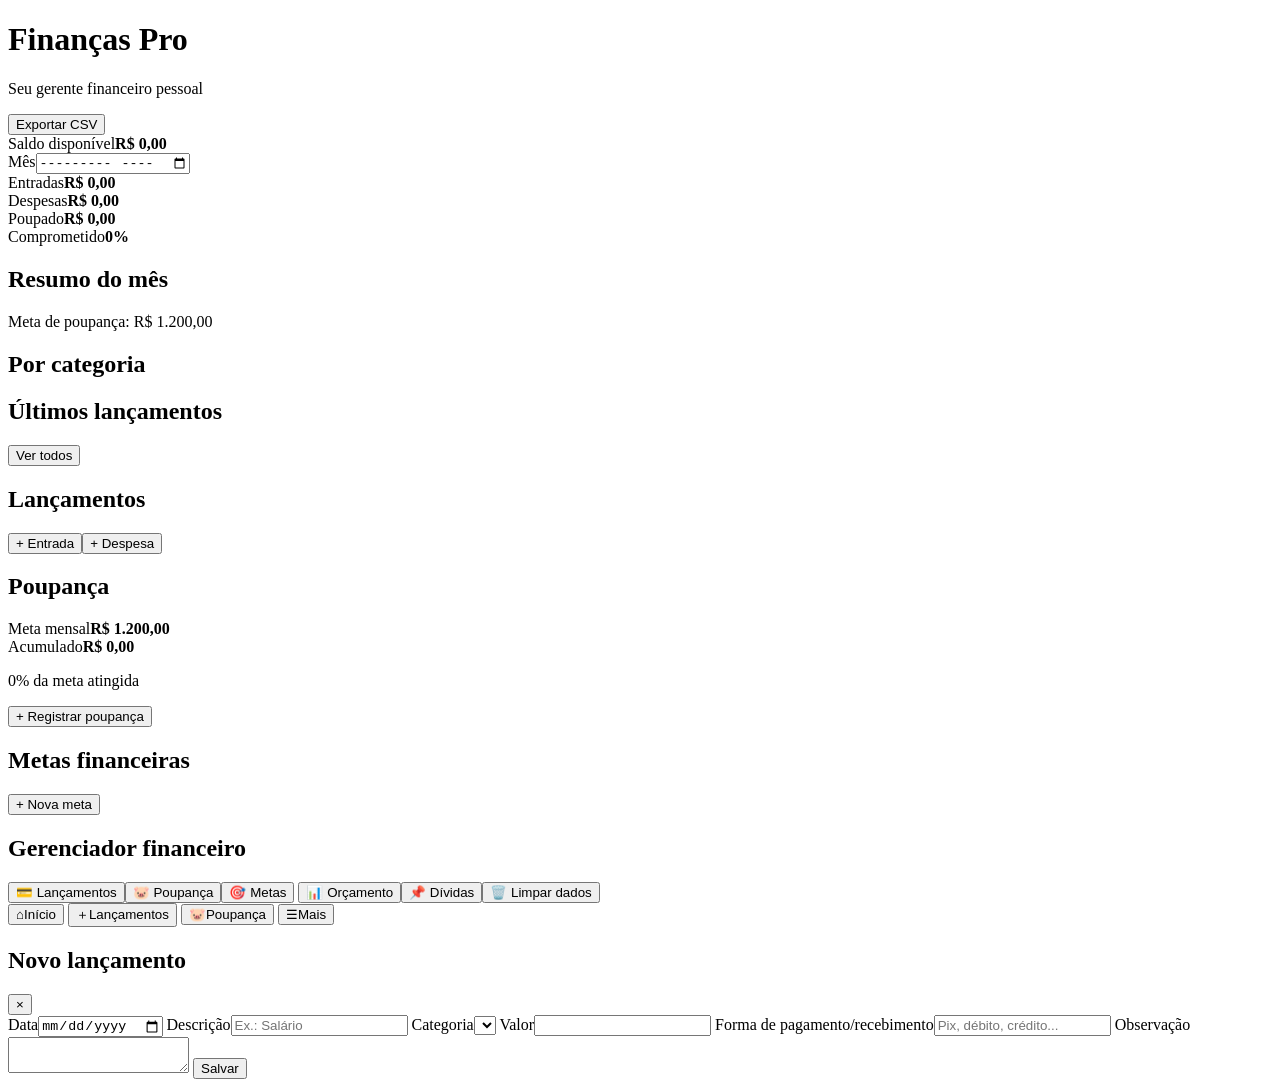
==== index.html @ 442d9c42 "Add files via upload" ====
<!doctype html>
<html lang="pt-BR">
<head>
<meta charset="utf-8">
<meta name="viewport" content="width=device-width,initial-scale=1">
<meta name="theme-color" content="#111827">
<title>Finanças Pro</title>
<link rel="stylesheet" href="styles.css">
</head>
<body>
<div class="app">
<header>
  <div><h1>Finanças Pro</h1><p>Seu gerente financeiro pessoal</p></div>
  <button id="exportBtn" class="ghost">Exportar CSV</button>
</header>
<main>
<section id="dashboard" class="page active">
  <div class="hero">
    <div><span>Saldo disponível</span><strong id="saldo">R$ 0,00</strong></div>
    <div><label>Mês</label><input id="monthFilter" type="month"></div>
  </div>
  <div class="cards">
    <article><span>Entradas</span><b id="entradas">R$ 0,00</b></article>
    <article><span>Despesas</span><b id="despesas">R$ 0,00</b></article>
    <article><span>Poupado</span><b id="poupado">R$ 0,00</b></article>
    <article><span>Comprometido</span><b id="comprometido">0%</b></article>
  </div>
  <div class="grid">
    <div class="panel"><h2>Resumo do mês</h2><div class="bar"><i id="saveBar"></i></div><p id="saveText">Meta de poupança: R$ 1.200,00</p><div id="insight" class="insight"></div></div>
    <div class="panel"><h2>Por categoria</h2><div id="categories"></div></div>
  </div>
  <div class="panel"><div class="panel-head"><h2>Últimos lançamentos</h2><button class="primary" data-page="lancamentos">Ver todos</button></div><div id="recent" class="list"></div></div>
</section>

<section id="lancamentos" class="page">
  <div class="panel"><div class="panel-head"><h2>Lançamentos</h2><div><button class="primary" id="newEntry">+ Entrada</button><button class="danger" id="newExpense">+ Despesa</button></div></div><div id="allList" class="list"></div></div>
</section>

<section id="poupanca" class="page">
  <div class="panel"><h2>Poupança</h2>
    <div class="goal"><div><span>Meta mensal</span><strong id="goalValue">R$ 1.200,00</strong></div><div><span>Acumulado</span><strong id="savingTotal">R$ 0,00</strong></div></div>
    <div class="bar big"><i id="goalBar"></i></div><p id="goalPercent">0% da meta atingida</p>
    <button class="primary" id="addSaving">+ Registrar poupança</button>
  </div>
</section>

<section id="metas" class="page">
  <div class="panel"><div class="panel-head"><h2>Metas financeiras</h2><button class="primary" id="addGoal">+ Nova meta</button></div><div id="goals" class="goal-list"></div></div>
</section>

<section id="mais" class="page">
  <div class="panel"><h2>Gerenciador financeiro</h2>
    <div class="menu-grid">
      <button data-page="lancamentos">💳 Lançamentos</button><button data-page="poupanca">🐷 Poupança</button><button data-page="metas">🎯 Metas</button>
      <button id="budgetBtn">📊 Orçamento</button><button id="debtBtn">📌 Dívidas</button><button id="clearBtn">🗑️ Limpar dados</button>
    </div>
  </div>
</section>
</main>

<nav>
<button data-page="dashboard" class="selected">⌂<span>Início</span></button>
<button data-page="lancamentos">＋<span>Lançamentos</span></button>
<button data-page="poupanca">🐷<span>Poupança</span></button>
<button data-page="mais">☰<span>Mais</span></button>
</nav>
</div>

<div id="modal" class="modal hidden"><div class="modal-box">
<div class="panel-head"><h2 id="modalTitle">Novo lançamento</h2><button id="closeModal">×</button></div>
<form id="form">
<input type="hidden" id="type">
<label>Data<input required type="date" id="date"></label>
<label>Descrição<input required id="desc" placeholder="Ex.: Salário"></label>
<label>Categoria<select id="category"></select></label>
<label>Valor<input required type="number" min="0.01" step="0.01" id="amount"></label>
<label>Forma de pagamento/recebimento<input id="method" placeholder="Pix, débito, crédito..."></label>
<label>Observação<textarea id="note"></textarea></label>
<button class="primary full">Salvar</button>
</form>
</div></div>
<script src="app.js"></script>
</body>
</html>
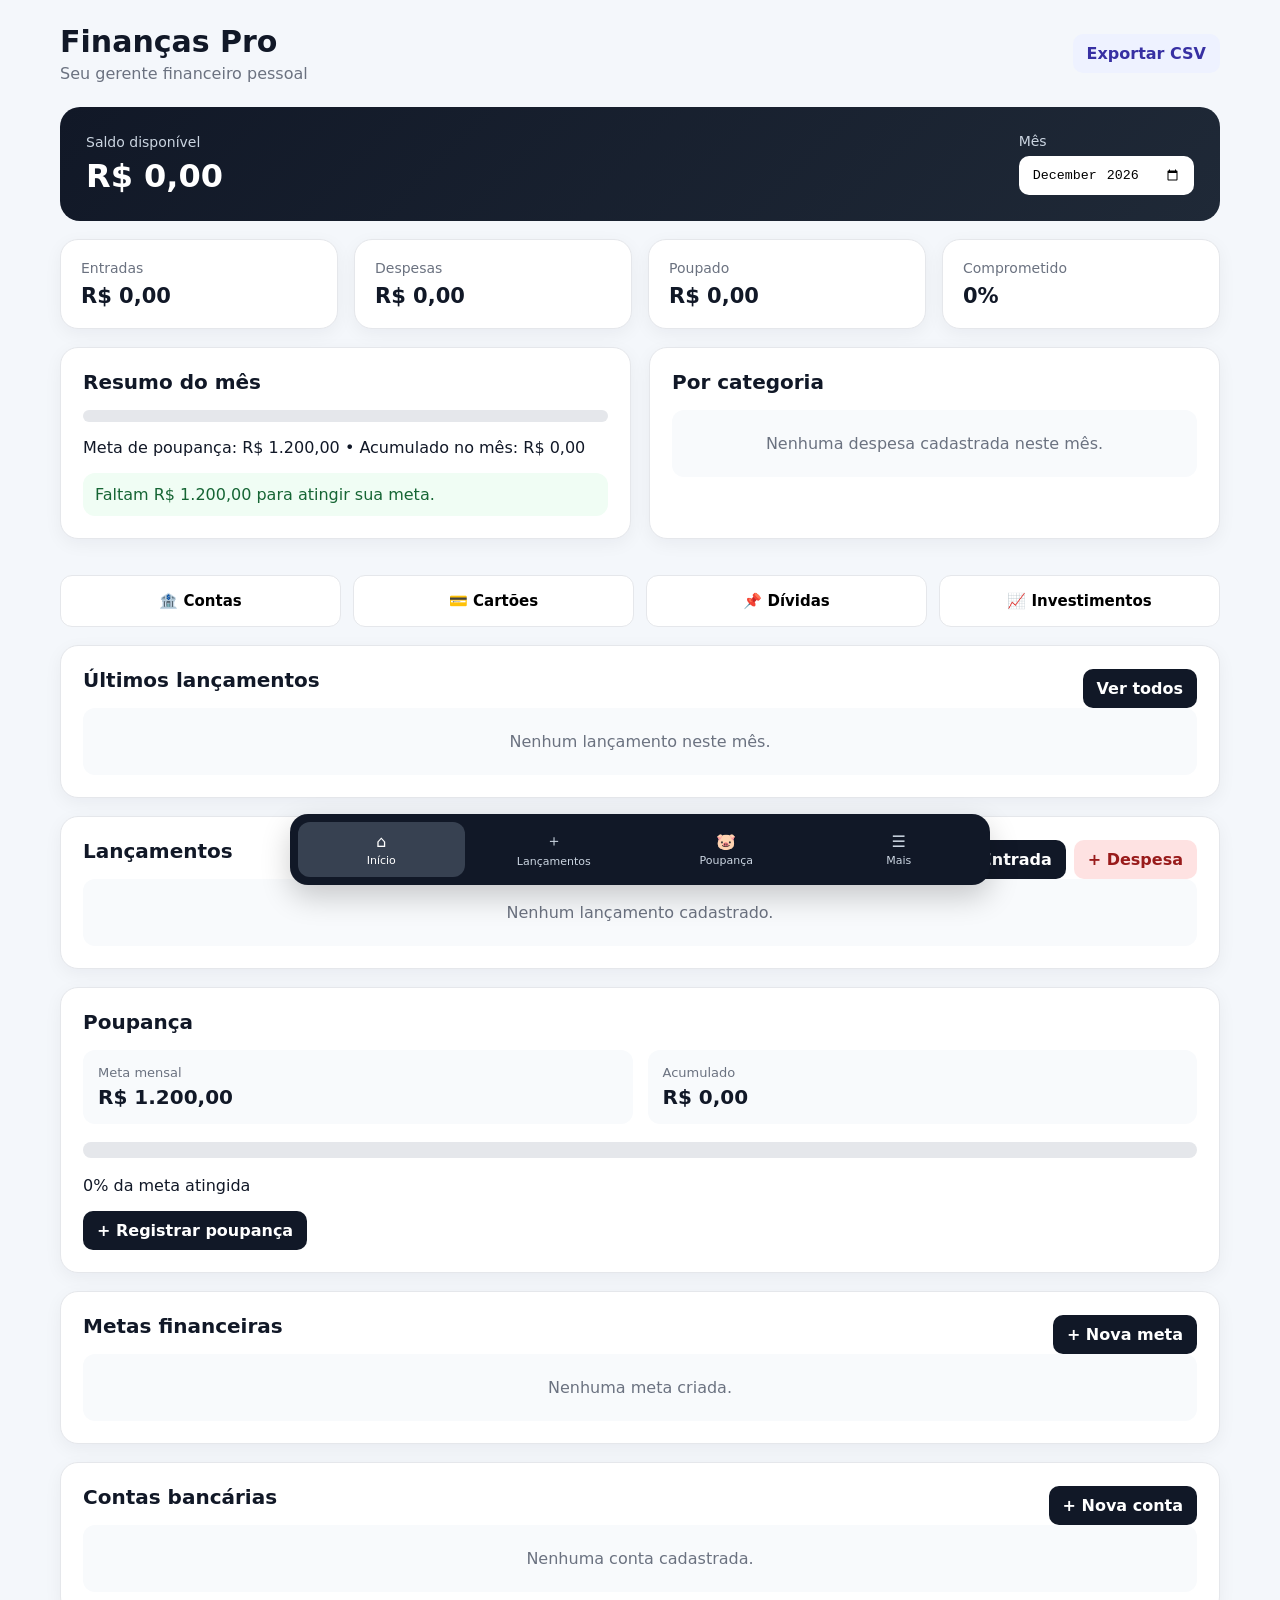
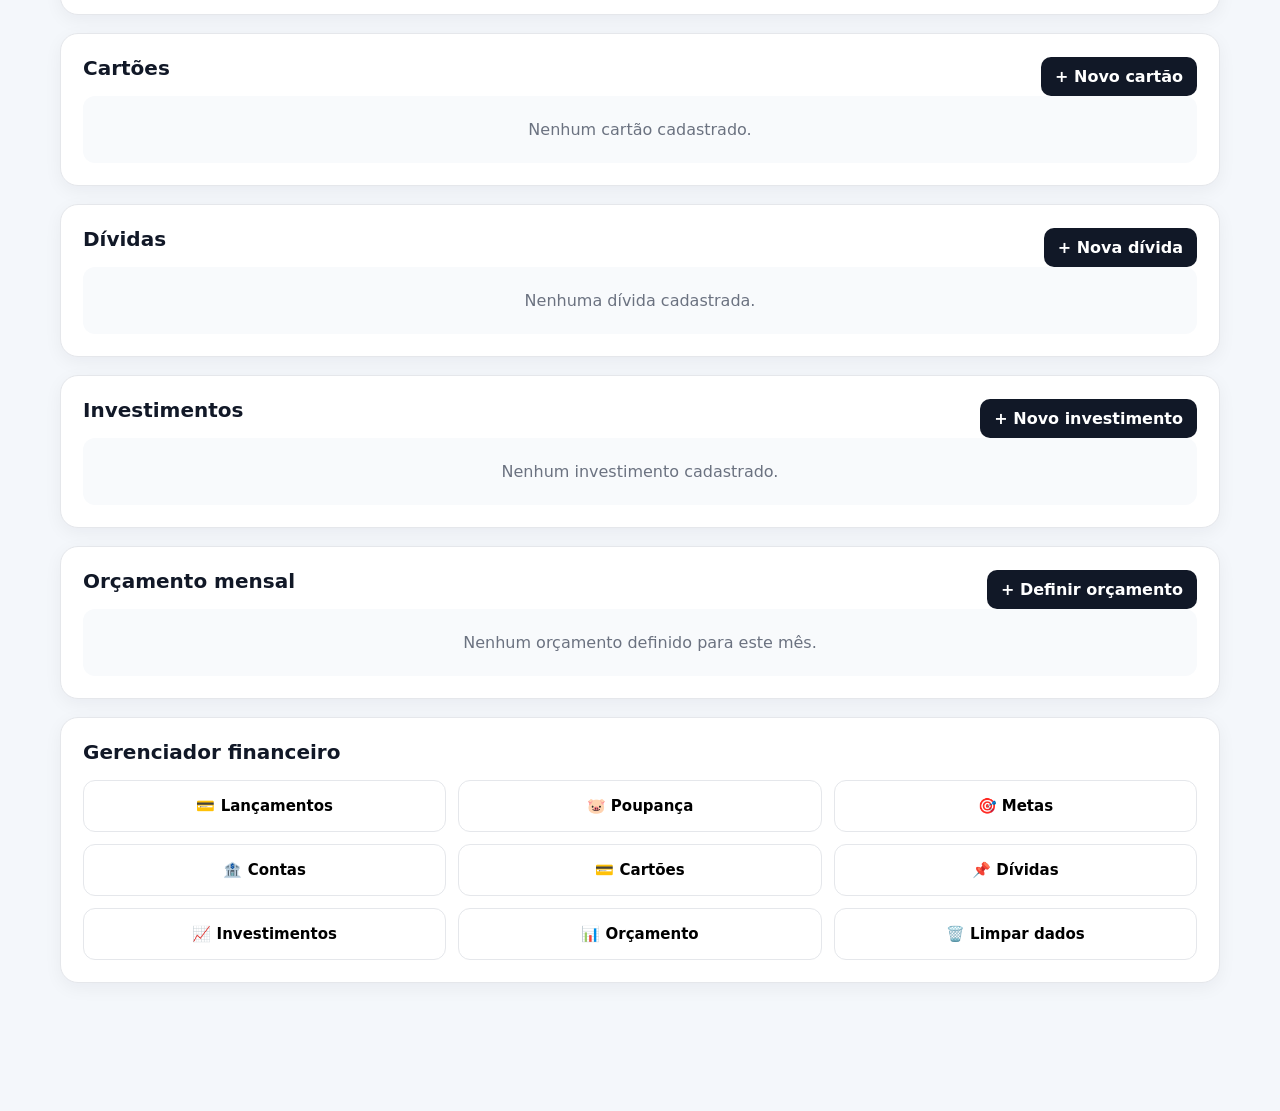
==== commit c4bd2a66: "Add files via upload" ====
--- a/index.html
+++ b/index.html
@@ -9,76 +9,33 @@
 </head>
 <body>
 <div class="app">
-<header>
-  <div><h1>Finanças Pro</h1><p>Seu gerente financeiro pessoal</p></div>
-  <button id="exportBtn" class="ghost">Exportar CSV</button>
-</header>
+<header><div><h1>Finanças Pro</h1><p>Seu gerente financeiro pessoal</p></div><button id="exportBtn" class="ghost">Exportar CSV</button></header>
 <main>
 <section id="dashboard" class="page active">
-  <div class="hero">
-    <div><span>Saldo disponível</span><strong id="saldo">R$ 0,00</strong></div>
-    <div><label>Mês</label><input id="monthFilter" type="month"></div>
-  </div>
-  <div class="cards">
-    <article><span>Entradas</span><b id="entradas">R$ 0,00</b></article>
-    <article><span>Despesas</span><b id="despesas">R$ 0,00</b></article>
-    <article><span>Poupado</span><b id="poupado">R$ 0,00</b></article>
-    <article><span>Comprometido</span><b id="comprometido">0%</b></article>
-  </div>
-  <div class="grid">
-    <div class="panel"><h2>Resumo do mês</h2><div class="bar"><i id="saveBar"></i></div><p id="saveText">Meta de poupança: R$ 1.200,00</p><div id="insight" class="insight"></div></div>
-    <div class="panel"><h2>Por categoria</h2><div id="categories"></div></div>
-  </div>
-  <div class="panel"><div class="panel-head"><h2>Últimos lançamentos</h2><button class="primary" data-page="lancamentos">Ver todos</button></div><div id="recent" class="list"></div></div>
+<div class="hero"><div><span>Saldo disponível</span><strong id="saldo">R$ 0,00</strong></div><div><label>Mês</label><input id="monthFilter" type="month"></div></div>
+<div class="cards"><article><span>Entradas</span><b id="entradas">R$ 0,00</b></article><article><span>Despesas</span><b id="despesas">R$ 0,00</b></article><article><span>Poupado</span><b id="poupado">R$ 0,00</b></article><article><span>Comprometido</span><b id="comprometido">0%</b></article></div>
+<div class="grid"><div class="panel"><h2>Resumo do mês</h2><div class="bar"><i id="saveBar"></i></div><p id="saveText">Meta de poupança: R$ 1.200,00</p><div id="insight" class="insight"></div></div><div class="panel"><h2>Por categoria</h2><div id="categories"></div></div></div>
+<div class="quick-grid"><button data-page="contas">🏦 Contas</button><button data-page="cartoes">💳 Cartões</button><button data-page="dividas">📌 Dívidas</button><button data-page="investimentos">📈 Investimentos</button></div>
+<div class="panel"><div class="panel-head"><h2>Últimos lançamentos</h2><button class="primary" data-page="lancamentos">Ver todos</button></div><div id="recent" class="list"></div></div>
 </section>
 
-<section id="lancamentos" class="page">
-  <div class="panel"><div class="panel-head"><h2>Lançamentos</h2><div><button class="primary" id="newEntry">+ Entrada</button><button class="danger" id="newExpense">+ Despesa</button></div></div><div id="allList" class="list"></div></div>
-</section>
+<section id="lancamentos" class="page"><div class="panel"><div class="panel-head"><h2>Lançamentos</h2><div><button class="primary" id="newEntry">+ Entrada</button><button class="danger" id="newExpense">+ Despesa</button></div></div><div id="allList" class="list"></div></div></section>
 
-<section id="poupanca" class="page">
-  <div class="panel"><h2>Poupança</h2>
-    <div class="goal"><div><span>Meta mensal</span><strong id="goalValue">R$ 1.200,00</strong></div><div><span>Acumulado</span><strong id="savingTotal">R$ 0,00</strong></div></div>
-    <div class="bar big"><i id="goalBar"></i></div><p id="goalPercent">0% da meta atingida</p>
-    <button class="primary" id="addSaving">+ Registrar poupança</button>
-  </div>
-</section>
+<section id="poupanca" class="page"><div class="panel"><h2>Poupança</h2><div class="goal"><div><span>Meta mensal</span><strong>R$ 1.200,00</strong></div><div><span>Acumulado</span><strong id="savingTotal">R$ 0,00</strong></div></div><div class="bar big"><i id="goalBar"></i></div><p id="goalPercent">0% da meta atingida</p><button class="primary" id="addSaving">+ Registrar poupança</button></div></section>
 
-<section id="metas" class="page">
-  <div class="panel"><div class="panel-head"><h2>Metas financeiras</h2><button class="primary" id="addGoal">+ Nova meta</button></div><div id="goals" class="goal-list"></div></div>
-</section>
+<section id="metas" class="page"><div class="panel"><div class="panel-head"><h2>Metas financeiras</h2><button class="primary" id="addGoal">+ Nova meta</button></div><div id="goals" class="goal-list"></div></div></section>
+<section id="contas" class="page"><div class="panel"><div class="panel-head"><h2>Contas bancárias</h2><button class="primary" id="addAccount">+ Nova conta</button></div><div id="accounts" class="entity-list"></div></div></section>
+<section id="cartoes" class="page"><div class="panel"><div class="panel-head"><h2>Cartões</h2><button class="primary" id="addCard">+ Novo cartão</button></div><div id="cardsList" class="entity-list"></div></div></section>
+<section id="dividas" class="page"><div class="panel"><div class="panel-head"><h2>Dívidas</h2><button class="primary" id="addDebt">+ Nova dívida</button></div><div id="debtsList" class="entity-list"></div></div></section>
+<section id="investimentos" class="page"><div class="panel"><div class="panel-head"><h2>Investimentos</h2><button class="primary" id="addInvestment">+ Novo investimento</button></div><div id="investmentsList" class="entity-list"></div></div></section>
+<section id="orcamento" class="page"><div class="panel"><div class="panel-head"><h2>Orçamento mensal</h2><button class="primary" id="setBudget">+ Definir orçamento</button></div><div id="budgetList" class="entity-list"></div></div></section>
 
-<section id="mais" class="page">
-  <div class="panel"><h2>Gerenciador financeiro</h2>
-    <div class="menu-grid">
-      <button data-page="lancamentos">💳 Lançamentos</button><button data-page="poupanca">🐷 Poupança</button><button data-page="metas">🎯 Metas</button>
-      <button id="budgetBtn">📊 Orçamento</button><button id="debtBtn">📌 Dívidas</button><button id="clearBtn">🗑️ Limpar dados</button>
-    </div>
-  </div>
-</section>
+<section id="mais" class="page"><div class="panel"><h2>Gerenciador financeiro</h2><div class="menu-grid"><button data-page="lancamentos">💳 Lançamentos</button><button data-page="poupanca">🐷 Poupança</button><button data-page="metas">🎯 Metas</button><button data-page="contas">🏦 Contas</button><button data-page="cartoes">💳 Cartões</button><button data-page="dividas">📌 Dívidas</button><button data-page="investimentos">📈 Investimentos</button><button data-page="orcamento">📊 Orçamento</button><button id="clearBtn">🗑️ Limpar dados</button></div></div></section>
 </main>
-
-<nav>
-<button data-page="dashboard" class="selected">⌂<span>Início</span></button>
-<button data-page="lancamentos">＋<span>Lançamentos</span></button>
-<button data-page="poupanca">🐷<span>Poupança</span></button>
-<button data-page="mais">☰<span>Mais</span></button>
-</nav>
+<nav><button data-page="dashboard" class="selected">⌂<span>Início</span></button><button data-page="lancamentos">＋<span>Lançamentos</span></button><button data-page="poupanca">🐷<span>Poupança</span></button><button data-page="mais">☰<span>Mais</span></button></nav>
 </div>
 
-<div id="modal" class="modal hidden"><div class="modal-box">
-<div class="panel-head"><h2 id="modalTitle">Novo lançamento</h2><button id="closeModal">×</button></div>
-<form id="form">
-<input type="hidden" id="type">
-<label>Data<input required type="date" id="date"></label>
-<label>Descrição<input required id="desc" placeholder="Ex.: Salário"></label>
-<label>Categoria<select id="category"></select></label>
-<label>Valor<input required type="number" min="0.01" step="0.01" id="amount"></label>
-<label>Forma de pagamento/recebimento<input id="method" placeholder="Pix, débito, crédito..."></label>
-<label>Observação<textarea id="note"></textarea></label>
-<button class="primary full">Salvar</button>
-</form>
-</div></div>
+<div id="modal" class="modal hidden"><div class="modal-box"><div class="panel-head"><h2 id="modalTitle">Novo registro</h2><button id="closeModal">×</button></div><form id="form"><input type="hidden" id="formKind"><input type="hidden" id="type"><div id="dynamicFields"></div><button class="primary full">Salvar</button></form></div></div>
 <script src="app.js"></script>
 </body>
 </html>
--- a/styles.css
+++ b/styles.css
@@ -0,0 +1 @@
+*{box-sizing:border-box}html,body{margin:0;padding:0;font-family:Inter,system-ui,-apple-system,BlinkMacSystemFont,"Segoe UI",Arial,sans-serif;background:#f4f7fb;color:#111827}body{min-height:100vh}.app{max-width:1200px;margin:0 auto;padding:24px 20px 110px}header{display:flex;justify-content:space-between;align-items:center;gap:20px;margin-bottom:24px}header h1{margin:0;font-size:30px}header p{margin:5px 0 0;color:#6b7280}.hero{display:flex;justify-content:space-between;align-items:center;gap:20px;padding:26px;border-radius:20px;background:linear-gradient(135deg,#111827,#1f2937);color:#fff}.hero span,.hero label{display:block;color:#cbd5e1;font-size:14px;margin-bottom:7px}.hero strong{font-size:32px}.hero input{padding:11px 13px;border:0;border-radius:10px}.cards{display:grid;grid-template-columns:repeat(4,1fr);gap:16px;margin:18px 0}.cards article,.panel{background:#fff;border:1px solid #e5e7eb;border-radius:18px;box-shadow:0 5px 18px rgba(15,23,42,.05)}.cards article{padding:20px}.cards span{display:block;color:#6b7280;font-size:14px;margin-bottom:8px}.cards b{font-size:21px}.grid{display:grid;grid-template-columns:1fr 1fr;gap:18px;margin-bottom:18px}.panel{padding:22px;margin-bottom:18px}.panel h2{margin:0 0 16px;font-size:20px}.panel-head{display:flex;align-items:center;justify-content:space-between;gap:12px}.bar{height:12px;background:#e5e7eb;border-radius:999px;overflow:hidden}.bar i{display:block;height:100%;width:0;background:#10b981;border-radius:999px}.bar.big{height:16px;margin:18px 0}.bar.mini{height:7px;margin-top:8px}.list,.entity-list{display:flex;flex-direction:column;gap:10px}.item,.entity{display:flex;justify-content:space-between;align-items:center;gap:14px;padding:14px;border:1px solid #e5e7eb;border-radius:12px}.item small,.entity small,.goal-card small{display:block;color:#6b7280;margin-top:4px}.entrada{color:#059669;font-weight:700}.despesa{color:#dc2626;font-weight:700}.empty{padding:24px;text-align:center;color:#6b7280;background:#f8fafc;border-radius:12px}.category-row{margin:12px 0}.category-row>div{display:flex;justify-content:space-between;margin-bottom:6px;font-size:14px}.category-track{height:9px;background:#e5e7eb;border-radius:999px;overflow:hidden}.category-track i{display:block;height:100%;background:#6366f1}.insight{margin-top:12px;padding:12px;border-radius:12px;background:#f0fdf4;color:#166534}.goal{display:grid;grid-template-columns:1fr 1fr;gap:15px}.goal>div{padding:15px;background:#f8fafc;border-radius:12px}.goal span{display:block;color:#6b7280;font-size:13px;margin-bottom:5px}.goal strong{font-size:20px}.goal-list{display:grid;gap:12px}.goal-card{border:1px solid #e5e7eb;padding:16px;border-radius:12px}.quick-grid{display:grid;grid-template-columns:repeat(4,1fr);gap:12px;margin:0 0 18px}.quick-grid button,.menu-grid button{padding:16px;border:1px solid #e5e7eb;background:#fff;border-radius:12px;cursor:pointer;font-size:15px;font-weight:700}.menu-grid{display:grid;grid-template-columns:repeat(3,1fr);gap:12px}button{font:inherit;cursor:pointer}.primary,.danger,.ghost{border:0;border-radius:10px;padding:10px 14px;font-weight:700}.primary{background:#111827;color:#fff}.danger{background:#fee2e2;color:#991b1b;margin-left:8px}.ghost{background:#eef2ff;color:#3730a3}.iconbtn{border:0;background:transparent;padding:3px}.full{width:100%;margin-top:8px}.modal{position:fixed;inset:0;background:rgba(15,23,42,.55);display:flex;align-items:center;justify-content:center;padding:20px;z-index:20}.modal.hidden{display:none}.modal-box{background:#fff;width:min(520px,100%);max-height:90vh;overflow:auto;border-radius:18px;padding:22px}.modal-box form{display:grid;gap:13px}.modal-box label{display:grid;gap:6px;font-size:14px;font-weight:600}.modal-box input,.modal-box select,.modal-box textarea{width:100%;padding:11px;border:1px solid #d1d5db;border-radius:10px;font:inherit}.modal-box textarea{min-height:80px;resize:vertical}nav{position:fixed;left:50%;bottom:15px;transform:translateX(-50%);width:min(700px,calc(100% - 30px));background:#111827;border-radius:18px;padding:8px;display:grid;grid-template-columns:repeat(4,1fr);gap:6px;box-shadow:0 12px 30px rgba(0,0,0,.2);z-index:10}nav button{border:0;background:transparent;color:#cbd5e1;padding:9px 5px;border-radius:12px}nav button span{display:block;font-size:11px;margin-top:3px}nav button.selected{background:#374151;color:#fff}@media(max-width:800px){.cards{grid-template-columns:repeat(2,1fr)}.grid{grid-template-columns:1fr}.quick-grid{grid-template-columns:repeat(2,1fr)}.menu-grid{grid-template-columns:1fr 1fr}.hero{align-items:flex-start;flex-direction:column}}@media(max-width:520px){.app{padding:15px 12px 105px}.cards{gap:10px}.cards article{padding:14px}.cards b{font-size:17px}.hero strong{font-size:27px}.panel{padding:16px}.quick-grid{grid-template-columns:1fr 1fr}.menu-grid{grid-template-columns:1fr}.item,.entity{align-items:flex-start}.goal{grid-template-columns:1fr}.panel-head{align-items:flex-start;flex-direction:column}}
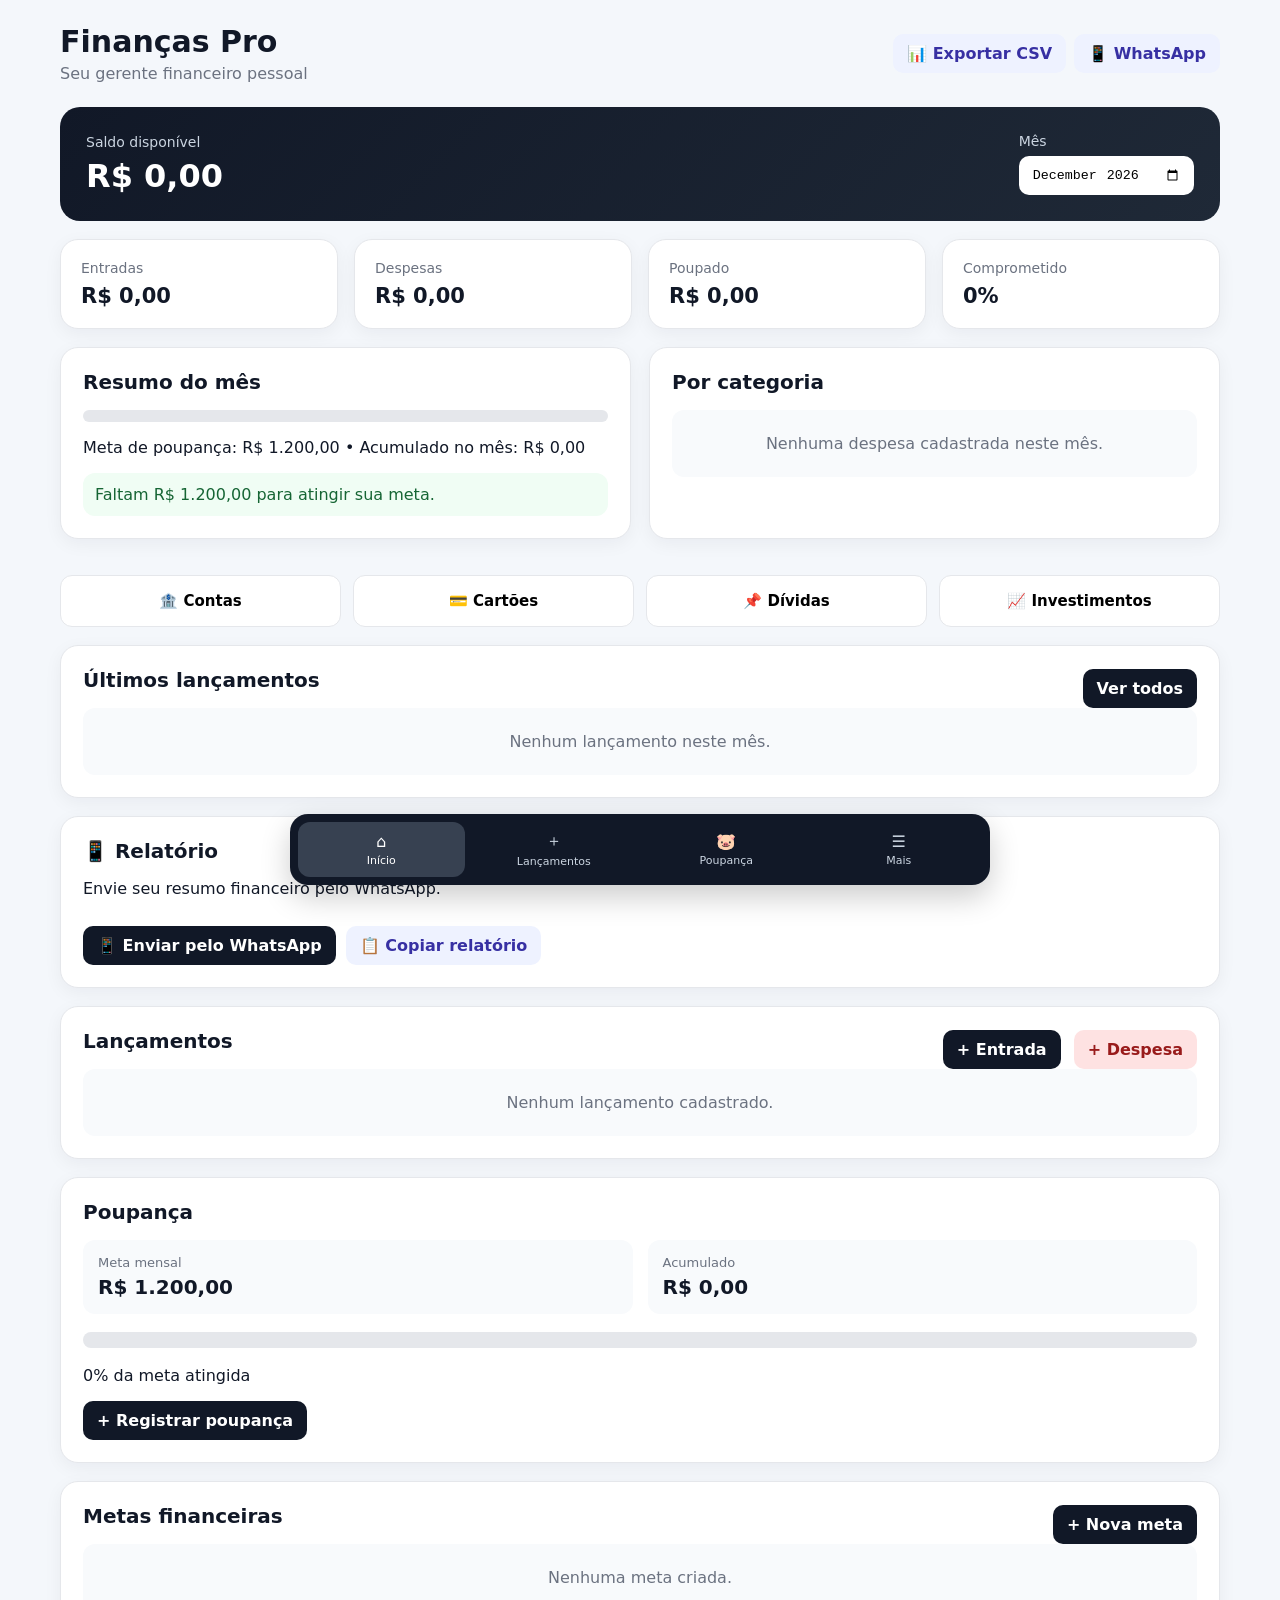
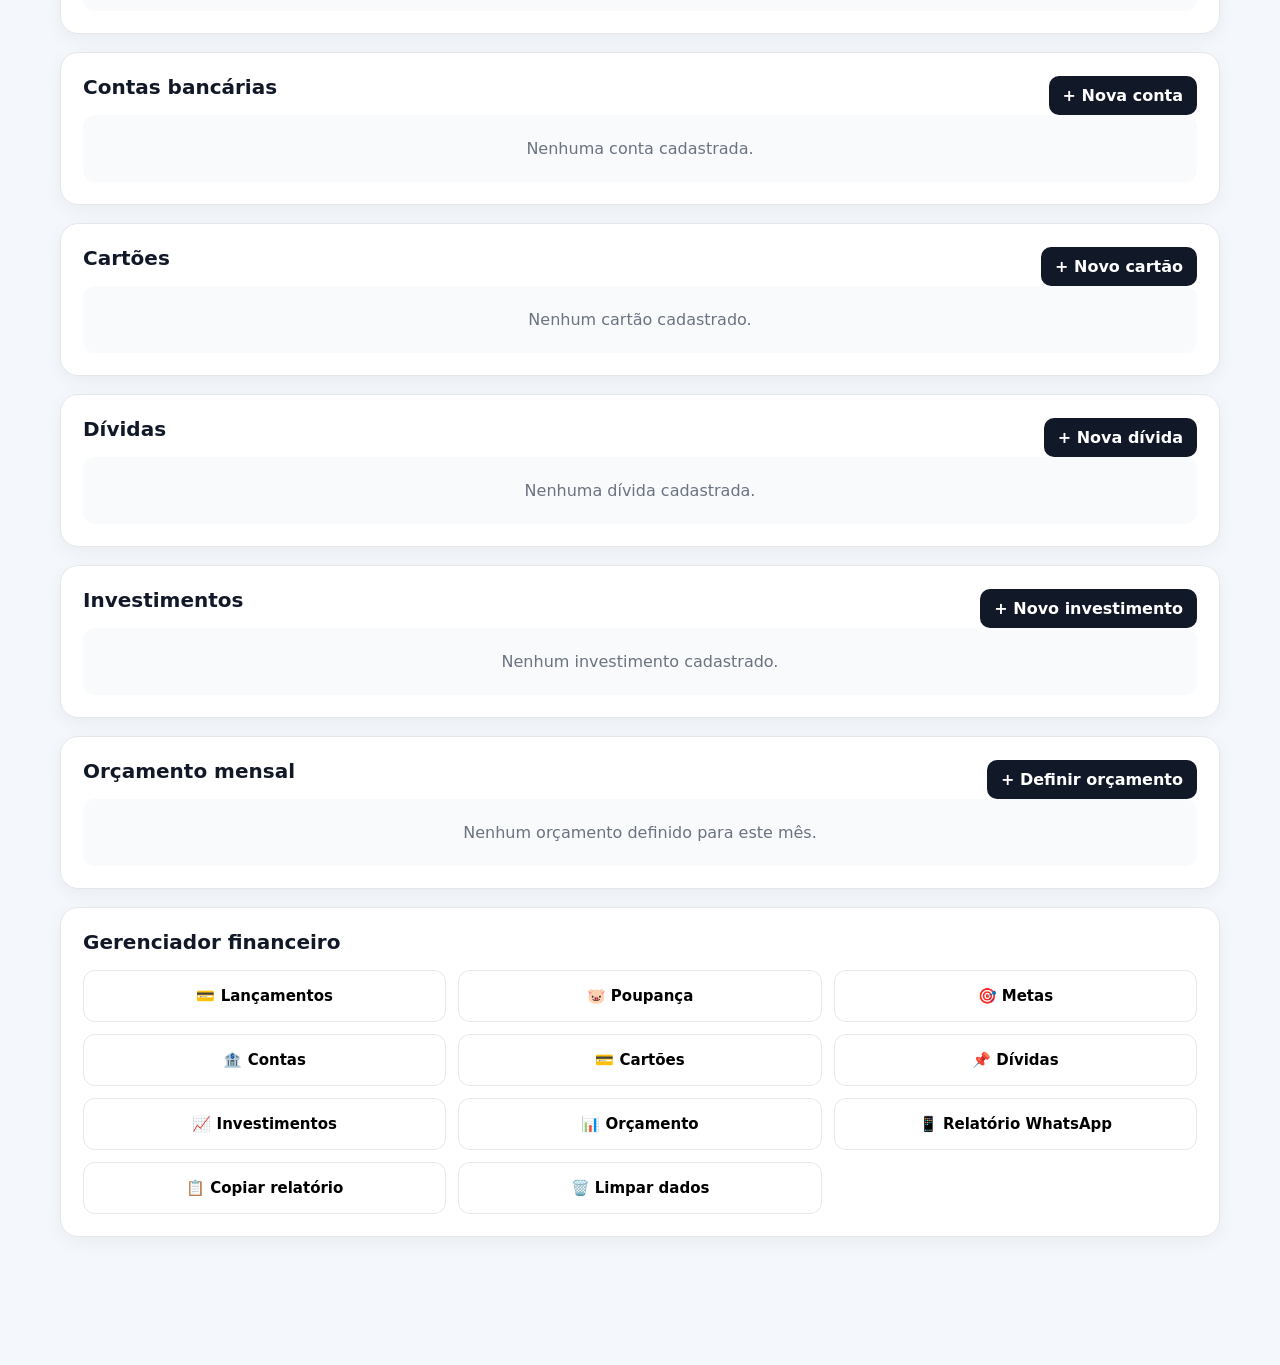
==== commit 7c68cf79: "Update index.html" ====
--- a/index.html
+++ b/index.html
@@ -7,35 +7,559 @@
 <title>Finanças Pro</title>
 <link rel="stylesheet" href="styles.css">
 </head>
+
 <body>
+
 <div class="app">
-<header><div><h1>Finanças Pro</h1><p>Seu gerente financeiro pessoal</p></div><button id="exportBtn" class="ghost">Exportar CSV</button></header>
+
+<header>
+  <div>
+    <h1>Finanças Pro</h1>
+    <p>Seu gerente financeiro pessoal</p>
+  </div>
+
+  <div style="display:flex;gap:8px;flex-wrap:wrap;">
+    <button id="exportBtn" class="ghost">
+      📊 Exportar CSV
+    </button>
+
+    <button
+      type="button"
+      class="ghost"
+      onclick="FinancasWhatsApp.enviar()">
+      📱 WhatsApp
+    </button>
+  </div>
+</header>
+
 <main>
+
+<!-- ================= DASHBOARD ================= -->
+
 <section id="dashboard" class="page active">
-<div class="hero"><div><span>Saldo disponível</span><strong id="saldo">R$ 0,00</strong></div><div><label>Mês</label><input id="monthFilter" type="month"></div></div>
-<div class="cards"><article><span>Entradas</span><b id="entradas">R$ 0,00</b></article><article><span>Despesas</span><b id="despesas">R$ 0,00</b></article><article><span>Poupado</span><b id="poupado">R$ 0,00</b></article><article><span>Comprometido</span><b id="comprometido">0%</b></article></div>
-<div class="grid"><div class="panel"><h2>Resumo do mês</h2><div class="bar"><i id="saveBar"></i></div><p id="saveText">Meta de poupança: R$ 1.200,00</p><div id="insight" class="insight"></div></div><div class="panel"><h2>Por categoria</h2><div id="categories"></div></div></div>
-<div class="quick-grid"><button data-page="contas">🏦 Contas</button><button data-page="cartoes">💳 Cartões</button><button data-page="dividas">📌 Dívidas</button><button data-page="investimentos">📈 Investimentos</button></div>
-<div class="panel"><div class="panel-head"><h2>Últimos lançamentos</h2><button class="primary" data-page="lancamentos">Ver todos</button></div><div id="recent" class="list"></div></div>
-</section>
-
-<section id="lancamentos" class="page"><div class="panel"><div class="panel-head"><h2>Lançamentos</h2><div><button class="primary" id="newEntry">+ Entrada</button><button class="danger" id="newExpense">+ Despesa</button></div></div><div id="allList" class="list"></div></div></section>
-
-<section id="poupanca" class="page"><div class="panel"><h2>Poupança</h2><div class="goal"><div><span>Meta mensal</span><strong>R$ 1.200,00</strong></div><div><span>Acumulado</span><strong id="savingTotal">R$ 0,00</strong></div></div><div class="bar big"><i id="goalBar"></i></div><p id="goalPercent">0% da meta atingida</p><button class="primary" id="addSaving">+ Registrar poupança</button></div></section>
-
-<section id="metas" class="page"><div class="panel"><div class="panel-head"><h2>Metas financeiras</h2><button class="primary" id="addGoal">+ Nova meta</button></div><div id="goals" class="goal-list"></div></div></section>
-<section id="contas" class="page"><div class="panel"><div class="panel-head"><h2>Contas bancárias</h2><button class="primary" id="addAccount">+ Nova conta</button></div><div id="accounts" class="entity-list"></div></div></section>
-<section id="cartoes" class="page"><div class="panel"><div class="panel-head"><h2>Cartões</h2><button class="primary" id="addCard">+ Novo cartão</button></div><div id="cardsList" class="entity-list"></div></div></section>
-<section id="dividas" class="page"><div class="panel"><div class="panel-head"><h2>Dívidas</h2><button class="primary" id="addDebt">+ Nova dívida</button></div><div id="debtsList" class="entity-list"></div></div></section>
-<section id="investimentos" class="page"><div class="panel"><div class="panel-head"><h2>Investimentos</h2><button class="primary" id="addInvestment">+ Novo investimento</button></div><div id="investmentsList" class="entity-list"></div></div></section>
-<section id="orcamento" class="page"><div class="panel"><div class="panel-head"><h2>Orçamento mensal</h2><button class="primary" id="setBudget">+ Definir orçamento</button></div><div id="budgetList" class="entity-list"></div></div></section>
-
-<section id="mais" class="page"><div class="panel"><h2>Gerenciador financeiro</h2><div class="menu-grid"><button data-page="lancamentos">💳 Lançamentos</button><button data-page="poupanca">🐷 Poupança</button><button data-page="metas">🎯 Metas</button><button data-page="contas">🏦 Contas</button><button data-page="cartoes">💳 Cartões</button><button data-page="dividas">📌 Dívidas</button><button data-page="investimentos">📈 Investimentos</button><button data-page="orcamento">📊 Orçamento</button><button id="clearBtn">🗑️ Limpar dados</button></div></div></section>
+
+<div class="hero">
+
+  <div>
+    <span>Saldo disponível</span>
+    <strong id="saldo">R$ 0,00</strong>
+  </div>
+
+  <div>
+    <label>Mês</label>
+    <input id="monthFilter" type="month">
+  </div>
+
+</div>
+
+<div class="cards">
+
+  <article>
+    <span>Entradas</span>
+    <b id="entradas">R$ 0,00</b>
+  </article>
+
+  <article>
+    <span>Despesas</span>
+    <b id="despesas">R$ 0,00</b>
+  </article>
+
+  <article>
+    <span>Poupado</span>
+    <b id="poupado">R$ 0,00</b>
+  </article>
+
+  <article>
+    <span>Comprometido</span>
+    <b id="comprometido">0%</b>
+  </article>
+
+</div>
+
+<div class="grid">
+
+  <div class="panel">
+
+    <h2>Resumo do mês</h2>
+
+    <div class="bar">
+      <i id="saveBar"></i>
+    </div>
+
+    <p id="saveText">
+      Meta de poupança: R$ 1.200,00
+    </p>
+
+    <div id="insight" class="insight"></div>
+
+  </div>
+
+  <div class="panel">
+
+    <h2>Por categoria</h2>
+
+    <div id="categories"></div>
+
+  </div>
+
+</div>
+
+<div class="quick-grid">
+
+  <button data-page="contas">
+    🏦 Contas
+  </button>
+
+  <button data-page="cartoes">
+    💳 Cartões
+  </button>
+
+  <button data-page="dividas">
+    📌 Dívidas
+  </button>
+
+  <button data-page="investimentos">
+    📈 Investimentos
+  </button>
+
+</div>
+
+<div class="panel">
+
+  <div class="panel-head">
+
+    <h2>Últimos lançamentos</h2>
+
+    <button
+      class="primary"
+      data-page="lancamentos">
+      Ver todos
+    </button>
+
+  </div>
+
+  <div id="recent" class="list"></div>
+
+</div>
+
+<!-- ================= WHATSAPP ================= -->
+
+<div class="panel">
+
+  <div class="panel-head">
+
+    <div>
+      <h2>📱 Relatório</h2>
+      <p>
+        Envie seu resumo financeiro pelo WhatsApp.
+      </p>
+    </div>
+
+  </div>
+
+  <div style="
+    display:flex;
+    gap:10px;
+    flex-wrap:wrap;
+    margin-top:12px;
+  ">
+
+    <button
+      type="button"
+      class="primary"
+      onclick="FinancasWhatsApp.enviar()">
+      📱 Enviar pelo WhatsApp
+    </button>
+
+    <button
+      type="button"
+      class="ghost"
+      onclick="FinancasWhatsApp.copiar()">
+      📋 Copiar relatório
+    </button>
+
+  </div>
+
+</div>
+
+</section>
+
+
+<!-- ================= LANÇAMENTOS ================= -->
+
+<section id="lancamentos" class="page">
+
+<div class="panel">
+
+  <div class="panel-head">
+
+    <h2>Lançamentos</h2>
+
+    <div>
+
+      <button
+        class="primary"
+        id="newEntry">
+        + Entrada
+      </button>
+
+      <button
+        class="danger"
+        id="newExpense">
+        + Despesa
+      </button>
+
+    </div>
+
+  </div>
+
+  <div id="allList" class="list"></div>
+
+</div>
+
+</section>
+
+
+<!-- ================= POUPANÇA ================= -->
+
+<section id="poupanca" class="page">
+
+<div class="panel">
+
+  <h2>Poupança</h2>
+
+  <div class="goal">
+
+    <div>
+      <span>Meta mensal</span>
+      <strong>R$ 1.200,00</strong>
+    </div>
+
+    <div>
+      <span>Acumulado</span>
+      <strong id="savingTotal">
+        R$ 0,00
+      </strong>
+    </div>
+
+  </div>
+
+  <div class="bar big">
+    <i id="goalBar"></i>
+  </div>
+
+  <p id="goalPercent">
+    0% da meta atingida
+  </p>
+
+  <button
+    class="primary"
+    id="addSaving">
+    + Registrar poupança
+  </button>
+
+</div>
+
+</section>
+
+
+<!-- ================= METAS ================= -->
+
+<section id="metas" class="page">
+
+<div class="panel">
+
+  <div class="panel-head">
+
+    <h2>Metas financeiras</h2>
+
+    <button
+      class="primary"
+      id="addGoal">
+      + Nova meta
+    </button>
+
+  </div>
+
+  <div id="goals" class="goal-list"></div>
+
+</div>
+
+</section>
+
+
+<!-- ================= CONTAS ================= -->
+
+<section id="contas" class="page">
+
+<div class="panel">
+
+  <div class="panel-head">
+
+    <h2>Contas bancárias</h2>
+
+    <button
+      class="primary"
+      id="addAccount">
+      + Nova conta
+    </button>
+
+  </div>
+
+  <div id="accounts" class="entity-list"></div>
+
+</div>
+
+</section>
+
+
+<!-- ================= CARTÕES ================= -->
+
+<section id="cartoes" class="page">
+
+<div class="panel">
+
+  <div class="panel-head">
+
+    <h2>Cartões</h2>
+
+    <button
+      class="primary"
+      id="addCard">
+      + Novo cartão
+    </button>
+
+  </div>
+
+  <div id="cardsList" class="entity-list"></div>
+
+</div>
+
+</section>
+
+
+<!-- ================= DÍVIDAS ================= -->
+
+<section id="dividas" class="page">
+
+<div class="panel">
+
+  <div class="panel-head">
+
+    <h2>Dívidas</h2>
+
+    <button
+      class="primary"
+      id="addDebt">
+      + Nova dívida
+    </button>
+
+  </div>
+
+  <div id="debtsList" class="entity-list"></div>
+
+</div>
+
+</section>
+
+
+<!-- ================= INVESTIMENTOS ================= -->
+
+<section id="investimentos" class="page">
+
+<div class="panel">
+
+  <div class="panel-head">
+
+    <h2>Investimentos</h2>
+
+    <button
+      class="primary"
+      id="addInvestment">
+      + Novo investimento
+    </button>
+
+  </div>
+
+  <div id="investmentsList" class="entity-list"></div>
+
+</div>
+
+</section>
+
+
+<!-- ================= ORÇAMENTO ================= -->
+
+<section id="orcamento" class="page">
+
+<div class="panel">
+
+  <div class="panel-head">
+
+    <h2>Orçamento mensal</h2>
+
+    <button
+      class="primary"
+      id="setBudget">
+      + Definir orçamento
+    </button>
+
+  </div>
+
+  <div id="budgetList" class="entity-list"></div>
+
+</div>
+
+</section>
+
+
+<!-- ================= MAIS ================= -->
+
+<section id="mais" class="page">
+
+<div class="panel">
+
+  <h2>Gerenciador financeiro</h2>
+
+  <div class="menu-grid">
+
+    <button data-page="lancamentos">
+      💳 Lançamentos
+    </button>
+
+    <button data-page="poupanca">
+      🐷 Poupança
+    </button>
+
+    <button data-page="metas">
+      🎯 Metas
+    </button>
+
+    <button data-page="contas">
+      🏦 Contas
+    </button>
+
+    <button data-page="cartoes">
+      💳 Cartões
+    </button>
+
+    <button data-page="dividas">
+      📌 Dívidas
+    </button>
+
+    <button data-page="investimentos">
+      📈 Investimentos
+    </button>
+
+    <button data-page="orcamento">
+      📊 Orçamento
+    </button>
+
+    <button
+      type="button"
+      onclick="FinancasWhatsApp.enviar()">
+      📱 Relatório WhatsApp
+    </button>
+
+    <button
+      type="button"
+      onclick="FinancasWhatsApp.copiar()">
+      📋 Copiar relatório
+    </button>
+
+    <button id="clearBtn">
+      🗑️ Limpar dados
+    </button>
+
+  </div>
+
+</div>
+
+</section>
+
 </main>
-<nav><button data-page="dashboard" class="selected">⌂<span>Início</span></button><button data-page="lancamentos">＋<span>Lançamentos</span></button><button data-page="poupanca">🐷<span>Poupança</span></button><button data-page="mais">☰<span>Mais</span></button></nav>
-</div>
-
-<div id="modal" class="modal hidden"><div class="modal-box"><div class="panel-head"><h2 id="modalTitle">Novo registro</h2><button id="closeModal">×</button></div><form id="form"><input type="hidden" id="formKind"><input type="hidden" id="type"><div id="dynamicFields"></div><button class="primary full">Salvar</button></form></div></div>
+
+
+<!-- ================= NAVEGAÇÃO ================= -->
+
+<nav>
+
+<button
+  data-page="dashboard"
+  class="selected">
+  ⌂
+  <span>Início</span>
+</button>
+
+<button data-page="lancamentos">
+  ＋
+  <span>Lançamentos</span>
+</button>
+
+<button data-page="poupanca">
+  🐷
+  <span>Poupança</span>
+</button>
+
+<button data-page="mais">
+  ☰
+  <span>Mais</span>
+</button>
+
+</nav>
+
+</div>
+
+
+<!-- ================= MODAL ================= -->
+
+<div
+  id="modal"
+  class="modal hidden">
+
+  <div class="modal-box">
+
+    <div class="panel-head">
+
+      <h2 id="modalTitle">
+        Novo registro
+      </h2>
+
+      <button id="closeModal">
+        ×
+      </button>
+
+    </div>
+
+    <form id="form">
+
+      <input
+        type="hidden"
+        id="formKind">
+
+      <input
+        type="hidden"
+        id="type">
+
+      <div id="dynamicFields"></div>
+
+      <button class="primary full">
+        Salvar
+      </button>
+
+    </form>
+
+  </div>
+
+</div>
+
+
+<!-- ================= SCRIPTS ================= -->
+
 <script src="app.js"></script>
+
+<script src="whatsapp.js"></script>
+
+
 </body>
-</html>+</html>
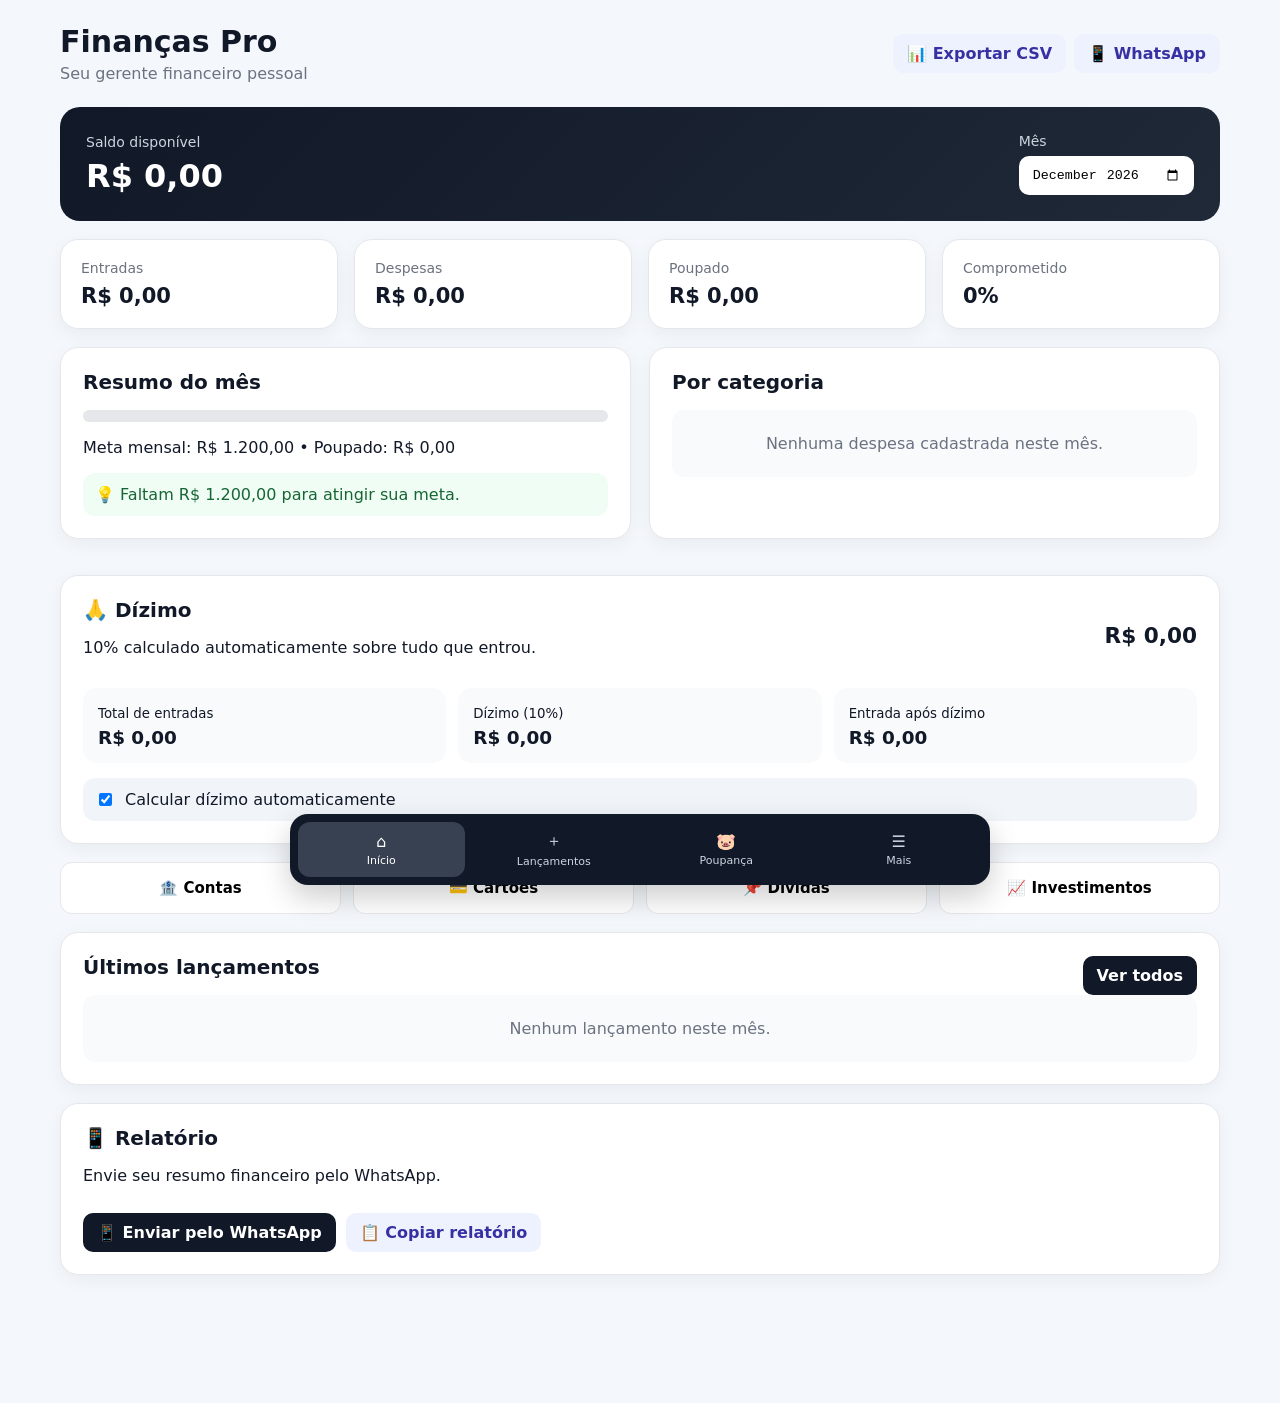
==== commit 5ed481ec: "Update index.html" ====
--- a/index.html
+++ b/index.html
@@ -1,565 +1,1084 @@
 <!doctype html>
 <html lang="pt-BR">
+
 <head>
 <meta charset="utf-8">
-<meta name="viewport" content="width=device-width,initial-scale=1">
-<meta name="theme-color" content="#111827">
+
+<meta
+  name="viewport"
+  content="width=device-width,initial-scale=1">
+
+<meta
+  name="theme-color"
+  content="#111827">
+
 <title>Finanças Pro</title>
-<link rel="stylesheet" href="styles.css">
+
+<link
+  rel="stylesheet"
+  href="styles.css">
 </head>
 
+
 <body>
 
 <div class="app">
 
+
 <header>
+
   <div>
+
     <h1>Finanças Pro</h1>
-    <p>Seu gerente financeiro pessoal</p>
-  </div>
-
-  <div style="display:flex;gap:8px;flex-wrap:wrap;">
-    <button id="exportBtn" class="ghost">
+
+    <p>
+      Seu gerente financeiro pessoal
+    </p>
+
+  </div>
+
+
+  <div
+    style="
+      display:flex;
+      gap:8px;
+      flex-wrap:wrap;
+    "
+  >
+
+    <button
+      id="exportBtn"
+      class="ghost"
+      type="button"
+    >
       📊 Exportar CSV
     </button>
+
 
     <button
       type="button"
       class="ghost"
-      onclick="FinancasWhatsApp.enviar()">
+      onclick="FinancasWhatsApp.enviar()"
+    >
       📱 WhatsApp
     </button>
-  </div>
+
+  </div>
+
 </header>
 
+
+
 <main>
 
-<!-- ================= DASHBOARD ================= -->
-
-<section id="dashboard" class="page active">
-
-<div class="hero">
-
-  <div>
-    <span>Saldo disponível</span>
-    <strong id="saldo">R$ 0,00</strong>
-  </div>
-
-  <div>
-    <label>Mês</label>
-    <input id="monthFilter" type="month">
-  </div>
-
-</div>
-
-<div class="cards">
-
-  <article>
-    <span>Entradas</span>
-    <b id="entradas">R$ 0,00</b>
-  </article>
-
-  <article>
-    <span>Despesas</span>
-    <b id="despesas">R$ 0,00</b>
-  </article>
-
-  <article>
-    <span>Poupado</span>
-    <b id="poupado">R$ 0,00</b>
-  </article>
-
-  <article>
-    <span>Comprometido</span>
-    <b id="comprometido">0%</b>
-  </article>
-
-</div>
-
-<div class="grid">
+
+<!-- =====================================================
+     DASHBOARD
+===================================================== -->
+
+<section
+  id="dashboard"
+  class="page active"
+>
+
+
+  <!-- SALDO -->
+
+  <div class="hero">
+
+    <div>
+
+      <span>
+        Saldo disponível
+      </span>
+
+      <strong id="saldo">
+        R$ 0,00
+      </strong>
+
+    </div>
+
+
+    <div>
+
+      <label>
+        Mês
+      </label>
+
+      <input
+        id="monthFilter"
+        type="month"
+      >
+
+    </div>
+
+  </div>
+
+
+
+  <!-- CARDS -->
+
+  <div class="cards">
+
+
+    <article>
+
+      <span>
+        Entradas
+      </span>
+
+      <b id="entradas">
+        R$ 0,00
+      </b>
+
+    </article>
+
+
+
+    <article>
+
+      <span>
+        Despesas
+      </span>
+
+      <b id="despesas">
+        R$ 0,00
+      </b>
+
+    </article>
+
+
+
+    <article>
+
+      <span>
+        Poupado
+      </span>
+
+      <b id="poupado">
+        R$ 0,00
+      </b>
+
+    </article>
+
+
+
+    <article>
+
+      <span>
+        Comprometido
+      </span>
+
+      <b id="comprometido">
+        0%
+      </b>
+
+    </article>
+
+
+  </div>
+
+
+
+  <!-- RESUMO -->
+
+  <div class="grid">
+
+
+    <div class="panel">
+
+      <h2>
+        Resumo do mês
+      </h2>
+
+
+      <div class="bar">
+
+        <i id="saveBar"></i>
+
+      </div>
+
+
+      <p id="saveText">
+        Meta de poupança:
+        R$ 1.200,00
+      </p>
+
+
+      <div
+        id="insight"
+        class="insight"
+      ></div>
+
+    </div>
+
+
+
+    <!-- CATEGORIAS -->
+
+    <div class="panel">
+
+      <h2>
+        Por categoria
+      </h2>
+
+      <div
+        id="categories"
+      ></div>
+
+    </div>
+
+
+  </div>
+
+
+
+  <!-- =================================================
+       DÍZIMO
+  ================================================== -->
+
+  <div
+    id="tithePanel"
+    class="panel"
+  >
+
+    <!-- O app.js preenche automaticamente -->
+
+  </div>
+
+
+
+  <!-- ATALHOS -->
+
+  <div class="quick-grid">
+
+
+    <button
+      type="button"
+      data-page="contas"
+    >
+      🏦 Contas
+    </button>
+
+
+    <button
+      type="button"
+      data-page="cartoes"
+    >
+      💳 Cartões
+    </button>
+
+
+    <button
+      type="button"
+      data-page="dividas"
+    >
+      📌 Dívidas
+    </button>
+
+
+    <button
+      type="button"
+      data-page="investimentos"
+    >
+      📈 Investimentos
+    </button>
+
+
+  </div>
+
+
+
+  <!-- ÚLTIMOS LANÇAMENTOS -->
 
   <div class="panel">
 
-    <h2>Resumo do mês</h2>
-
-    <div class="bar">
-      <i id="saveBar"></i>
-    </div>
-
-    <p id="saveText">
-      Meta de poupança: R$ 1.200,00
+
+    <div class="panel-head">
+
+      <h2>
+        Últimos lançamentos
+      </h2>
+
+
+      <button
+        class="primary"
+        type="button"
+        data-page="lancamentos"
+      >
+        Ver todos
+      </button>
+
+    </div>
+
+
+    <div
+      id="recent"
+      class="list"
+    ></div>
+
+
+  </div>
+
+
+
+  <!-- =================================================
+       WHATSAPP
+  ================================================== -->
+
+  <div class="panel">
+
+
+    <div class="panel-head">
+
+      <div>
+
+        <h2>
+          📱 Relatório
+        </h2>
+
+        <p>
+          Envie seu resumo financeiro pelo WhatsApp.
+        </p>
+
+      </div>
+
+    </div>
+
+
+
+    <div
+      style="
+        display:flex;
+        gap:10px;
+        flex-wrap:wrap;
+        margin-top:12px;
+      "
+    >
+
+
+      <button
+        type="button"
+        class="primary"
+        onclick="FinancasWhatsApp.enviar()"
+      >
+        📱 Enviar pelo WhatsApp
+      </button>
+
+
+      <button
+        type="button"
+        class="ghost"
+        onclick="FinancasWhatsApp.copiar()"
+      >
+        📋 Copiar relatório
+      </button>
+
+
+    </div>
+
+  </div>
+
+
+</section>
+
+
+
+<!-- =====================================================
+     LANÇAMENTOS
+===================================================== -->
+
+<section
+  id="lancamentos"
+  class="page"
+>
+
+
+  <div class="panel">
+
+
+    <div class="panel-head">
+
+
+      <h2>
+        Lançamentos
+      </h2>
+
+
+      <div>
+
+
+        <button
+          class="primary"
+          type="button"
+          id="newEntry"
+        >
+          + Entrada
+        </button>
+
+
+        <button
+          class="danger"
+          type="button"
+          id="newExpense"
+        >
+          + Despesa
+        </button>
+
+
+      </div>
+
+
+    </div>
+
+
+    <div
+      id="allList"
+      class="list"
+    ></div>
+
+
+  </div>
+
+
+</section>
+
+
+
+<!-- =====================================================
+     POUPANÇA
+===================================================== -->
+
+<section
+  id="poupanca"
+  class="page"
+>
+
+
+  <div class="panel">
+
+
+    <h2>
+      Poupança
+    </h2>
+
+
+    <div class="goal">
+
+
+      <div>
+
+        <span>
+          Meta mensal
+        </span>
+
+        <strong>
+          R$ 1.200,00
+        </strong>
+
+      </div>
+
+
+      <div>
+
+        <span>
+          Acumulado
+        </span>
+
+        <strong id="savingTotal">
+          R$ 0,00
+        </strong>
+
+      </div>
+
+
+    </div>
+
+
+
+    <div class="bar big">
+
+      <i id="goalBar"></i>
+
+    </div>
+
+
+    <p id="goalPercent">
+      0% da meta atingida
     </p>
 
-    <div id="insight" class="insight"></div>
-
-  </div>
-
-  <div class="panel">
-
-    <h2>Por categoria</h2>
-
-    <div id="categories"></div>
-
-  </div>
-
-</div>
-
-<div class="quick-grid">
-
-  <button data-page="contas">
-    🏦 Contas
-  </button>
-
-  <button data-page="cartoes">
-    💳 Cartões
-  </button>
-
-  <button data-page="dividas">
-    📌 Dívidas
-  </button>
-
-  <button data-page="investimentos">
-    📈 Investimentos
-  </button>
-
-</div>
-
-<div class="panel">
-
-  <div class="panel-head">
-
-    <h2>Últimos lançamentos</h2>
 
     <button
       class="primary"
-      data-page="lancamentos">
-      Ver todos
+      type="button"
+      id="addSaving"
+    >
+      + Registrar poupança
     </button>
 
-  </div>
-
-  <div id="recent" class="list"></div>
+
+  </div>
+
+
+</section>
+
+
+
+<!-- =====================================================
+     METAS
+===================================================== -->
+
+<section
+  id="metas"
+  class="page"
+>
+
+
+  <div class="panel">
+
+
+    <div class="panel-head">
+
+
+      <h2>
+        Metas financeiras
+      </h2>
+
+
+      <button
+        class="primary"
+        type="button"
+        id="addGoal"
+      >
+        + Nova meta
+      </button>
+
+
+    </div>
+
+
+    <div
+      id="goals"
+      class="goal-list"
+    ></div>
+
+
+  </div>
+
+
+</section>
+
+
+
+<!-- =====================================================
+     CONTAS
+===================================================== -->
+
+<section
+  id="contas"
+  class="page"
+>
+
+
+  <div class="panel">
+
+
+    <div class="panel-head">
+
+
+      <h2>
+        Contas bancárias
+      </h2>
+
+
+      <button
+        class="primary"
+        type="button"
+        id="addAccount"
+      >
+        + Nova conta
+      </button>
+
+
+    </div>
+
+
+    <div
+      id="accounts"
+      class="entity-list"
+    ></div>
+
+
+  </div>
+
+
+</section>
+
+
+
+<!-- =====================================================
+     CARTÕES
+===================================================== -->
+
+<section
+  id="cartoes"
+  class="page"
+>
+
+
+  <div class="panel">
+
+
+    <div class="panel-head">
+
+
+      <h2>
+        Cartões
+      </h2>
+
+
+      <button
+        class="primary"
+        type="button"
+        id="addCard"
+      >
+        + Novo cartão
+      </button>
+
+
+    </div>
+
+
+    <div
+      id="cardsList"
+      class="entity-list"
+    ></div>
+
+
+  </div>
+
+
+</section>
+
+
+
+<!-- =====================================================
+     DÍVIDAS
+===================================================== -->
+
+<section
+  id="dividas"
+  class="page"
+>
+
+
+  <div class="panel">
+
+
+    <div class="panel-head">
+
+
+      <h2>
+        Dívidas
+      </h2>
+
+
+      <button
+        class="primary"
+        type="button"
+        id="addDebt"
+      >
+        + Nova dívida
+      </button>
+
+
+    </div>
+
+
+    <div
+      id="debtsList"
+      class="entity-list"
+    ></div>
+
+
+  </div>
+
+
+</section>
+
+
+
+<!-- =====================================================
+     INVESTIMENTOS
+===================================================== -->
+
+<section
+  id="investimentos"
+  class="page"
+>
+
+
+  <div class="panel">
+
+
+    <div class="panel-head">
+
+
+      <h2>
+        Investimentos
+      </h2>
+
+
+      <button
+        class="primary"
+        type="button"
+        id="addInvestment"
+      >
+        + Novo investimento
+      </button>
+
+
+    </div>
+
+
+    <div
+      id="investmentsList"
+      class="entity-list"
+    ></div>
+
+
+  </div>
+
+
+</section>
+
+
+
+<!-- =====================================================
+     ORÇAMENTO
+===================================================== -->
+
+<section
+  id="orcamento"
+  class="page"
+>
+
+
+  <div class="panel">
+
+
+    <div class="panel-head">
+
+
+      <h2>
+        Orçamento mensal
+      </h2>
+
+
+      <button
+        class="primary"
+        type="button"
+        id="setBudget"
+      >
+        + Definir orçamento
+      </button>
+
+
+    </div>
+
+
+    <div
+      id="budgetList"
+      class="entity-list"
+    ></div>
+
+
+  </div>
+
+
+</section>
+
+
+
+<!-- =====================================================
+     MAIS
+===================================================== -->
+
+<section
+  id="mais"
+  class="page"
+>
+
+
+  <div class="panel">
+
+
+    <h2>
+      Gerenciador financeiro
+    </h2>
+
+
+    <div class="menu-grid">
+
+
+      <button
+        type="button"
+        data-page="lancamentos"
+      >
+        💳 Lançamentos
+      </button>
+
+
+      <button
+        type="button"
+        data-page="poupanca"
+      >
+        🐷 Poupança
+      </button>
+
+
+      <button
+        type="button"
+        data-page="metas"
+      >
+        🎯 Metas
+      </button>
+
+
+      <button
+        type="button"
+        data-page="contas"
+      >
+        🏦 Contas
+      </button>
+
+
+      <button
+        type="button"
+        data-page="cartoes"
+      >
+        💳 Cartões
+      </button>
+
+
+      <button
+        type="button"
+        data-page="dividas"
+      >
+        📌 Dívidas
+      </button>
+
+
+      <button
+        type="button"
+        data-page="investimentos"
+      >
+        📈 Investimentos
+      </button>
+
+
+      <button
+        type="button"
+        data-page="orcamento"
+      >
+        📊 Orçamento
+      </button>
+
+
+      <button
+        type="button"
+        onclick="FinancasWhatsApp.enviar()"
+      >
+        📱 Relatório WhatsApp
+      </button>
+
+
+      <button
+        type="button"
+        onclick="FinancasWhatsApp.copiar()"
+      >
+        📋 Copiar relatório
+      </button>
+
+
+      <button
+        type="button"
+        id="clearBtn"
+      >
+        🗑️ Limpar dados
+      </button>
+
+
+    </div>
+
+
+  </div>
+
+
+</section>
+
+
+</main>
+
+
+
+<!-- =====================================================
+     MENU INFERIOR
+===================================================== -->
+
+<nav>
+
+
+  <button
+    type="button"
+    data-page="dashboard"
+    class="selected"
+  >
+
+    ⌂
+
+    <span>
+      Início
+    </span>
+
+  </button>
+
+
+
+  <button
+    type="button"
+    data-page="lancamentos"
+  >
+
+    ＋
+
+    <span>
+      Lançamentos
+    </span>
+
+  </button>
+
+
+
+  <button
+    type="button"
+    data-page="poupanca"
+  >
+
+    🐷
+
+    <span>
+      Poupança
+    </span>
+
+  </button>
+
+
+
+  <button
+    type="button"
+    data-page="mais"
+  >
+
+    ☰
+
+    <span>
+      Mais
+    </span>
+
+  </button>
+
+
+</nav>
+
 
 </div>
 
-<!-- ================= WHATSAPP ================= -->
-
-<div class="panel">
-
-  <div class="panel-head">
-
-    <div>
-      <h2>📱 Relatório</h2>
-      <p>
-        Envie seu resumo financeiro pelo WhatsApp.
-      </p>
-    </div>
-
-  </div>
-
-  <div style="
-    display:flex;
-    gap:10px;
-    flex-wrap:wrap;
-    margin-top:12px;
-  ">
-
-    <button
-      type="button"
-      class="primary"
-      onclick="FinancasWhatsApp.enviar()">
-      📱 Enviar pelo WhatsApp
-    </button>
-
-    <button
-      type="button"
-      class="ghost"
-      onclick="FinancasWhatsApp.copiar()">
-      📋 Copiar relatório
-    </button>
-
-  </div>
-
-</div>
-
-</section>
-
-
-<!-- ================= LANÇAMENTOS ================= -->
-
-<section id="lancamentos" class="page">
-
-<div class="panel">
-
-  <div class="panel-head">
-
-    <h2>Lançamentos</h2>
-
-    <div>
-
-      <button
-        class="primary"
-        id="newEntry">
-        + Entrada
-      </button>
-
-      <button
-        class="danger"
-        id="newExpense">
-        + Despesa
-      </button>
-
-    </div>
-
-  </div>
-
-  <div id="allList" class="list"></div>
-
-</div>
-
-</section>
-
-
-<!-- ================= POUPANÇA ================= -->
-
-<section id="poupanca" class="page">
-
-<div class="panel">
-
-  <h2>Poupança</h2>
-
-  <div class="goal">
-
-    <div>
-      <span>Meta mensal</span>
-      <strong>R$ 1.200,00</strong>
-    </div>
-
-    <div>
-      <span>Acumulado</span>
-      <strong id="savingTotal">
-        R$ 0,00
-      </strong>
-    </div>
-
-  </div>
-
-  <div class="bar big">
-    <i id="goalBar"></i>
-  </div>
-
-  <p id="goalPercent">
-    0% da meta atingida
-  </p>
-
-  <button
-    class="primary"
-    id="addSaving">
-    + Registrar poupança
-  </button>
-
-</div>
-
-</section>
-
-
-<!-- ================= METAS ================= -->
-
-<section id="metas" class="page">
-
-<div class="panel">
-
-  <div class="panel-head">
-
-    <h2>Metas financeiras</h2>
-
-    <button
-      class="primary"
-      id="addGoal">
-      + Nova meta
-    </button>
-
-  </div>
-
-  <div id="goals" class="goal-list"></div>
-
-</div>
-
-</section>
-
-
-<!-- ================= CONTAS ================= -->
-
-<section id="contas" class="page">
-
-<div class="panel">
-
-  <div class="panel-head">
-
-    <h2>Contas bancárias</h2>
-
-    <button
-      class="primary"
-      id="addAccount">
-      + Nova conta
-    </button>
-
-  </div>
-
-  <div id="accounts" class="entity-list"></div>
-
-</div>
-
-</section>
-
-
-<!-- ================= CARTÕES ================= -->
-
-<section id="cartoes" class="page">
-
-<div class="panel">
-
-  <div class="panel-head">
-
-    <h2>Cartões</h2>
-
-    <button
-      class="primary"
-      id="addCard">
-      + Novo cartão
-    </button>
-
-  </div>
-
-  <div id="cardsList" class="entity-list"></div>
-
-</div>
-
-</section>
-
-
-<!-- ================= DÍVIDAS ================= -->
-
-<section id="dividas" class="page">
-
-<div class="panel">
-
-  <div class="panel-head">
-
-    <h2>Dívidas</h2>
-
-    <button
-      class="primary"
-      id="addDebt">
-      + Nova dívida
-    </button>
-
-  </div>
-
-  <div id="debtsList" class="entity-list"></div>
-
-</div>
-
-</section>
-
-
-<!-- ================= INVESTIMENTOS ================= -->
-
-<section id="investimentos" class="page">
-
-<div class="panel">
-
-  <div class="panel-head">
-
-    <h2>Investimentos</h2>
-
-    <button
-      class="primary"
-      id="addInvestment">
-      + Novo investimento
-    </button>
-
-  </div>
-
-  <div id="investmentsList" class="entity-list"></div>
-
-</div>
-
-</section>
-
-
-<!-- ================= ORÇAMENTO ================= -->
-
-<section id="orcamento" class="page">
-
-<div class="panel">
-
-  <div class="panel-head">
-
-    <h2>Orçamento mensal</h2>
-
-    <button
-      class="primary"
-      id="setBudget">
-      + Definir orçamento
-    </button>
-
-  </div>
-
-  <div id="budgetList" class="entity-list"></div>
-
-</div>
-
-</section>
-
-
-<!-- ================= MAIS ================= -->
-
-<section id="mais" class="page">
-
-<div class="panel">
-
-  <h2>Gerenciador financeiro</h2>
-
-  <div class="menu-grid">
-
-    <button data-page="lancamentos">
-      💳 Lançamentos
-    </button>
-
-    <button data-page="poupanca">
-      🐷 Poupança
-    </button>
-
-    <button data-page="metas">
-      🎯 Metas
-    </button>
-
-    <button data-page="contas">
-      🏦 Contas
-    </button>
-
-    <button data-page="cartoes">
-      💳 Cartões
-    </button>
-
-    <button data-page="dividas">
-      📌 Dívidas
-    </button>
-
-    <button data-page="investimentos">
-      📈 Investimentos
-    </button>
-
-    <button data-page="orcamento">
-      📊 Orçamento
-    </button>
-
-    <button
-      type="button"
-      onclick="FinancasWhatsApp.enviar()">
-      📱 Relatório WhatsApp
-    </button>
-
-    <button
-      type="button"
-      onclick="FinancasWhatsApp.copiar()">
-      📋 Copiar relatório
-    </button>
-
-    <button id="clearBtn">
-      🗑️ Limpar dados
-    </button>
-
-  </div>
-
-</div>
-
-</section>
-
-</main>
-
-
-<!-- ================= NAVEGAÇÃO ================= -->
-
-<nav>
-
-<button
-  data-page="dashboard"
-  class="selected">
-  ⌂
-  <span>Início</span>
-</button>
-
-<button data-page="lancamentos">
-  ＋
-  <span>Lançamentos</span>
-</button>
-
-<button data-page="poupanca">
-  🐷
-  <span>Poupança</span>
-</button>
-
-<button data-page="mais">
-  ☰
-  <span>Mais</span>
-</button>
-
-</nav>
-
-</div>
-
-
-<!-- ================= MODAL ================= -->
+
+
+<!-- =====================================================
+     MODAL
+===================================================== -->
 
 <div
   id="modal"
-  class="modal hidden">
+  class="modal hidden"
+>
+
 
   <div class="modal-box">
 
+
     <div class="panel-head">
+
 
       <h2 id="modalTitle">
         Novo registro
       </h2>
 
-      <button id="closeModal">
+
+      <button
+        type="button"
+        id="closeModal"
+      >
         ×
       </button>
 
-    </div>
+
+    </div>
+
+
 
     <form id="form">
+
 
       <input
         type="hidden"
-        id="formKind">
+        id="formKind"
+      >
+
 
       <input
         type="hidden"
-        id="type">
-
-      <div id="dynamicFields"></div>
-
-      <button class="primary full">
+        id="type"
+      >
+
+
+      <div
+        id="dynamicFields"
+      ></div>
+
+
+      <button
+        type="submit"
+        class="primary full"
+      >
         Salvar
       </button>
 
+
     </form>
 
-  </div>
+
+  </div>
+
 
 </div>
 
 
-<!-- ================= SCRIPTS ================= -->
-
-<script src="app.js"></script>
-
-<script src="whatsapp.js"></script>
+
+<!-- =====================================================
+     JAVASCRIPT
+     
+     O ?v=20260813 força o navegador a carregar
+     a versão nova do código.
+===================================================== -->
+
+<script src="app.js?v=20260813-dizimo"></script>
+
+<script src="whatsapp.js?v=20260813"></script>
 
 
 </body>
+
 </html>
--- a/styles.css
+++ b/styles.css
@@ -1 +1,561 @@
-*{box-sizing:border-box}html,body{margin:0;padding:0;font-family:Inter,system-ui,-apple-system,BlinkMacSystemFont,"Segoe UI",Arial,sans-serif;background:#f4f7fb;color:#111827}body{min-height:100vh}.app{max-width:1200px;margin:0 auto;padding:24px 20px 110px}header{display:flex;justify-content:space-between;align-items:center;gap:20px;margin-bottom:24px}header h1{margin:0;font-size:30px}header p{margin:5px 0 0;color:#6b7280}.hero{display:flex;justify-content:space-between;align-items:center;gap:20px;padding:26px;border-radius:20px;background:linear-gradient(135deg,#111827,#1f2937);color:#fff}.hero span,.hero label{display:block;color:#cbd5e1;font-size:14px;margin-bottom:7px}.hero strong{font-size:32px}.hero input{padding:11px 13px;border:0;border-radius:10px}.cards{display:grid;grid-template-columns:repeat(4,1fr);gap:16px;margin:18px 0}.cards article,.panel{background:#fff;border:1px solid #e5e7eb;border-radius:18px;box-shadow:0 5px 18px rgba(15,23,42,.05)}.cards article{padding:20px}.cards span{display:block;color:#6b7280;font-size:14px;margin-bottom:8px}.cards b{font-size:21px}.grid{display:grid;grid-template-columns:1fr 1fr;gap:18px;margin-bottom:18px}.panel{padding:22px;margin-bottom:18px}.panel h2{margin:0 0 16px;font-size:20px}.panel-head{display:flex;align-items:center;justify-content:space-between;gap:12px}.bar{height:12px;background:#e5e7eb;border-radius:999px;overflow:hidden}.bar i{display:block;height:100%;width:0;background:#10b981;border-radius:999px}.bar.big{height:16px;margin:18px 0}.bar.mini{height:7px;margin-top:8px}.list,.entity-list{display:flex;flex-direction:column;gap:10px}.item,.entity{display:flex;justify-content:space-between;align-items:center;gap:14px;padding:14px;border:1px solid #e5e7eb;border-radius:12px}.item small,.entity small,.goal-card small{display:block;color:#6b7280;margin-top:4px}.entrada{color:#059669;font-weight:700}.despesa{color:#dc2626;font-weight:700}.empty{padding:24px;text-align:center;color:#6b7280;background:#f8fafc;border-radius:12px}.category-row{margin:12px 0}.category-row>div{display:flex;justify-content:space-between;margin-bottom:6px;font-size:14px}.category-track{height:9px;background:#e5e7eb;border-radius:999px;overflow:hidden}.category-track i{display:block;height:100%;background:#6366f1}.insight{margin-top:12px;padding:12px;border-radius:12px;background:#f0fdf4;color:#166534}.goal{display:grid;grid-template-columns:1fr 1fr;gap:15px}.goal>div{padding:15px;background:#f8fafc;border-radius:12px}.goal span{display:block;color:#6b7280;font-size:13px;margin-bottom:5px}.goal strong{font-size:20px}.goal-list{display:grid;gap:12px}.goal-card{border:1px solid #e5e7eb;padding:16px;border-radius:12px}.quick-grid{display:grid;grid-template-columns:repeat(4,1fr);gap:12px;margin:0 0 18px}.quick-grid button,.menu-grid button{padding:16px;border:1px solid #e5e7eb;background:#fff;border-radius:12px;cursor:pointer;font-size:15px;font-weight:700}.menu-grid{display:grid;grid-template-columns:repeat(3,1fr);gap:12px}button{font:inherit;cursor:pointer}.primary,.danger,.ghost{border:0;border-radius:10px;padding:10px 14px;font-weight:700}.primary{background:#111827;color:#fff}.danger{background:#fee2e2;color:#991b1b;margin-left:8px}.ghost{background:#eef2ff;color:#3730a3}.iconbtn{border:0;background:transparent;padding:3px}.full{width:100%;margin-top:8px}.modal{position:fixed;inset:0;background:rgba(15,23,42,.55);display:flex;align-items:center;justify-content:center;padding:20px;z-index:20}.modal.hidden{display:none}.modal-box{background:#fff;width:min(520px,100%);max-height:90vh;overflow:auto;border-radius:18px;padding:22px}.modal-box form{display:grid;gap:13px}.modal-box label{display:grid;gap:6px;font-size:14px;font-weight:600}.modal-box input,.modal-box select,.modal-box textarea{width:100%;padding:11px;border:1px solid #d1d5db;border-radius:10px;font:inherit}.modal-box textarea{min-height:80px;resize:vertical}nav{position:fixed;left:50%;bottom:15px;transform:translateX(-50%);width:min(700px,calc(100% - 30px));background:#111827;border-radius:18px;padding:8px;display:grid;grid-template-columns:repeat(4,1fr);gap:6px;box-shadow:0 12px 30px rgba(0,0,0,.2);z-index:10}nav button{border:0;background:transparent;color:#cbd5e1;padding:9px 5px;border-radius:12px}nav button span{display:block;font-size:11px;margin-top:3px}nav button.selected{background:#374151;color:#fff}@media(max-width:800px){.cards{grid-template-columns:repeat(2,1fr)}.grid{grid-template-columns:1fr}.quick-grid{grid-template-columns:repeat(2,1fr)}.menu-grid{grid-template-columns:1fr 1fr}.hero{align-items:flex-start;flex-direction:column}}@media(max-width:520px){.app{padding:15px 12px 105px}.cards{gap:10px}.cards article{padding:14px}.cards b{font-size:17px}.hero strong{font-size:27px}.panel{padding:16px}.quick-grid{grid-template-columns:1fr 1fr}.menu-grid{grid-template-columns:1fr}.item,.entity{align-items:flex-start}.goal{grid-template-columns:1fr}.panel-head{align-items:flex-start;flex-direction:column}}+* {
+  box-sizing: border-box;
+}
+
+html,
+body {
+  margin: 0;
+  padding: 0;
+  font-family:
+    Inter,
+    system-ui,
+    -apple-system,
+    BlinkMacSystemFont,
+    "Segoe UI",
+    Arial,
+    sans-serif;
+  background: #f4f7fb;
+  color: #111827;
+}
+
+body {
+  min-height: 100vh;
+}
+
+.app {
+  max-width: 1200px;
+  margin: 0 auto;
+  padding: 24px 20px 110px;
+}
+
+/* =====================================================
+   PÁGINAS - CORREÇÃO DO MENU
+   ===================================================== */
+
+.page {
+  display: none;
+}
+
+.page.active {
+  display: block;
+}
+
+/* =====================================================
+   CABEÇALHO
+   ===================================================== */
+
+header {
+  display: flex;
+  justify-content: space-between;
+  align-items: center;
+  gap: 20px;
+  margin-bottom: 24px;
+}
+
+header h1 {
+  margin: 0;
+  font-size: 30px;
+}
+
+header p {
+  margin: 5px 0 0;
+  color: #6b7280;
+}
+
+/* =====================================================
+   HERO
+   ===================================================== */
+
+.hero {
+  display: flex;
+  justify-content: space-between;
+  align-items: center;
+  gap: 20px;
+  padding: 26px;
+  border-radius: 20px;
+  background: linear-gradient(135deg, #111827, #1f2937);
+  color: #fff;
+}
+
+.hero span,
+.hero label {
+  display: block;
+  color: #cbd5e1;
+  font-size: 14px;
+  margin-bottom: 7px;
+}
+
+.hero strong {
+  font-size: 32px;
+}
+
+.hero input {
+  padding: 11px 13px;
+  border: 0;
+  border-radius: 10px;
+}
+
+/* =====================================================
+   CARDS
+   ===================================================== */
+
+.cards {
+  display: grid;
+  grid-template-columns: repeat(4, 1fr);
+  gap: 16px;
+  margin: 18px 0;
+}
+
+.cards article,
+.panel {
+  background: #fff;
+  border: 1px solid #e5e7eb;
+  border-radius: 18px;
+  box-shadow: 0 5px 18px rgba(15, 23, 42, .05);
+}
+
+.cards article {
+  padding: 20px;
+}
+
+.cards span {
+  display: block;
+  color: #6b7280;
+  font-size: 14px;
+  margin-bottom: 8px;
+}
+
+.cards b {
+  font-size: 21px;
+}
+
+/* =====================================================
+   PAINÉIS
+   ===================================================== */
+
+.panel {
+  padding: 22px;
+  margin-bottom: 18px;
+}
+
+.panel h2 {
+  margin: 0 0 16px;
+  font-size: 20px;
+}
+
+.panel-head {
+  display: flex;
+  align-items: center;
+  justify-content: space-between;
+  gap: 12px;
+}
+
+/* =====================================================
+   GRID
+   ===================================================== */
+
+.grid {
+  display: grid;
+  grid-template-columns: 1fr 1fr;
+  gap: 18px;
+  margin-bottom: 18px;
+}
+
+/* =====================================================
+   BARRAS
+   ===================================================== */
+
+.bar {
+  height: 12px;
+  background: #e5e7eb;
+  border-radius: 999px;
+  overflow: hidden;
+}
+
+.bar i {
+  display: block;
+  height: 100%;
+  width: 0;
+  background: #10b981;
+  border-radius: 999px;
+}
+
+.bar.big {
+  height: 16px;
+  margin: 18px 0;
+}
+
+.bar.mini {
+  height: 7px;
+  margin-top: 8px;
+}
+
+/* =====================================================
+   LISTAS
+   ===================================================== */
+
+.list,
+.entity-list {
+  display: flex;
+  flex-direction: column;
+  gap: 10px;
+}
+
+.item,
+.entity {
+  display: flex;
+  justify-content: space-between;
+  align-items: center;
+  gap: 14px;
+  padding: 14px;
+  border: 1px solid #e5e7eb;
+  border-radius: 12px;
+}
+
+.item small,
+.entity small,
+.goal-card small {
+  display: block;
+  color: #6b7280;
+  margin-top: 4px;
+}
+
+.entrada {
+  color: #059669;
+  font-weight: 700;
+}
+
+.despesa {
+  color: #dc2626;
+  font-weight: 700;
+}
+
+.empty {
+  padding: 24px;
+  text-align: center;
+  color: #6b7280;
+  background: #f8fafc;
+  border-radius: 12px;
+}
+
+/* =====================================================
+   CATEGORIAS
+   ===================================================== */
+
+.category-row {
+  margin: 12px 0;
+}
+
+.category-row > div {
+  display: flex;
+  justify-content: space-between;
+  margin-bottom: 6px;
+  font-size: 14px;
+}
+
+.category-track {
+  height: 9px;
+  background: #e5e7eb;
+  border-radius: 999px;
+  overflow: hidden;
+}
+
+.category-track i {
+  display: block;
+  height: 100%;
+  background: #6366f1;
+}
+
+/* =====================================================
+   INSIGHT
+   ===================================================== */
+
+.insight {
+  margin-top: 12px;
+  padding: 12px;
+  border-radius: 12px;
+  background: #f0fdf4;
+  color: #166534;
+}
+
+/* =====================================================
+   POUPANÇA / METAS
+   ===================================================== */
+
+.goal {
+  display: grid;
+  grid-template-columns: 1fr 1fr;
+  gap: 15px;
+}
+
+.goal > div {
+  padding: 15px;
+  background: #f8fafc;
+  border-radius: 12px;
+}
+
+.goal span {
+  display: block;
+  color: #6b7280;
+  font-size: 13px;
+  margin-bottom: 5px;
+}
+
+.goal strong {
+  font-size: 20px;
+}
+
+.goal-list {
+  display: grid;
+  gap: 12px;
+}
+
+.goal-card {
+  border: 1px solid #e5e7eb;
+  padding: 16px;
+  border-radius: 12px;
+}
+
+/* =====================================================
+   BOTÕES RÁPIDOS
+   ===================================================== */
+
+.quick-grid {
+  display: grid;
+  grid-template-columns: repeat(4, 1fr);
+  gap: 12px;
+  margin: 0 0 18px;
+}
+
+.quick-grid button,
+.menu-grid button {
+  padding: 16px;
+  border: 1px solid #e5e7eb;
+  background: #fff;
+  border-radius: 12px;
+  cursor: pointer;
+  font-size: 15px;
+  font-weight: 700;
+}
+
+.menu-grid {
+  display: grid;
+  grid-template-columns: repeat(3, 1fr);
+  gap: 12px;
+}
+
+/* =====================================================
+   BOTÕES
+   ===================================================== */
+
+button {
+  font: inherit;
+  cursor: pointer;
+}
+
+.primary,
+.danger,
+.ghost {
+  border: 0;
+  border-radius: 10px;
+  padding: 10px 14px;
+  font-weight: 700;
+}
+
+.primary {
+  background: #111827;
+  color: #fff;
+}
+
+.danger {
+  background: #fee2e2;
+  color: #991b1b;
+  margin-left: 8px;
+}
+
+.ghost {
+  background: #eef2ff;
+  color: #3730a3;
+}
+
+.iconbtn {
+  border: 0;
+  background: transparent;
+  padding: 3px;
+}
+
+.full {
+  width: 100%;
+  margin-top: 8px;
+}
+
+/* =====================================================
+   MODAL
+   ===================================================== */
+
+.modal {
+  position: fixed;
+  inset: 0;
+  background: rgba(15, 23, 42, .55);
+  display: flex;
+  align-items: center;
+  justify-content: center;
+  padding: 20px;
+  z-index: 20;
+}
+
+.modal.hidden {
+  display: none;
+}
+
+.modal-box {
+  background: #fff;
+  width: min(520px, 100%);
+  max-height: 90vh;
+  overflow: auto;
+  border-radius: 18px;
+  padding: 22px;
+}
+
+.modal-box form {
+  display: grid;
+  gap: 13px;
+}
+
+.modal-box label {
+  display: grid;
+  gap: 6px;
+  font-size: 14px;
+  font-weight: 600;
+}
+
+.modal-box input,
+.modal-box select,
+.modal-box textarea {
+  width: 100%;
+  padding: 11px;
+  border: 1px solid #d1d5db;
+  border-radius: 10px;
+  font: inherit;
+}
+
+.modal-box textarea {
+  min-height: 80px;
+  resize: vertical;
+}
+
+/* =====================================================
+   MENU INFERIOR
+   ===================================================== */
+
+nav {
+  position: fixed;
+  left: 50%;
+  bottom: 15px;
+  transform: translateX(-50%);
+  width: min(700px, calc(100% - 30px));
+  background: #111827;
+  border-radius: 18px;
+  padding: 8px;
+  display: grid;
+  grid-template-columns: repeat(4, 1fr);
+  gap: 6px;
+  box-shadow: 0 12px 30px rgba(0, 0, 0, .2);
+  z-index: 50;
+}
+
+nav button {
+  border: 0;
+  background: transparent;
+  color: #cbd5e1;
+  padding: 9px 5px;
+  border-radius: 12px;
+}
+
+nav button span {
+  display: block;
+  font-size: 11px;
+  margin-top: 3px;
+}
+
+nav button.selected {
+  background: #374151;
+  color: #fff;
+}
+
+/* =====================================================
+   RESPONSIVO
+   ===================================================== */
+
+@media (max-width: 800px) {
+
+  .cards {
+    grid-template-columns: repeat(2, 1fr);
+  }
+
+  .grid {
+    grid-template-columns: 1fr;
+  }
+
+  .quick-grid {
+    grid-template-columns: repeat(2, 1fr);
+  }
+
+  .menu-grid {
+    grid-template-columns: 1fr 1fr;
+  }
+
+  .hero {
+    align-items: flex-start;
+    flex-direction: column;
+  }
+}
+
+@media (max-width: 520px) {
+
+  .app {
+    padding: 15px 12px 105px;
+  }
+
+  .cards {
+    gap: 10px;
+  }
+
+  .cards article {
+    padding: 14px;
+  }
+
+  .cards b {
+    font-size: 17px;
+  }
+
+  .hero strong {
+    font-size: 27px;
+  }
+
+  .panel {
+    padding: 16px;
+  }
+
+  .quick-grid {
+    grid-template-columns: 1fr 1fr;
+  }
+
+  .menu-grid {
+    grid-template-columns: 1fr;
+  }
+
+  .item,
+  .entity {
+    align-items: flex-start;
+  }
+
+  .goal {
+    grid-template-columns: 1fr;
+  }
+
+  .panel-head {
+    align-items: flex-start;
+    flex-direction: column;
+  }
+}
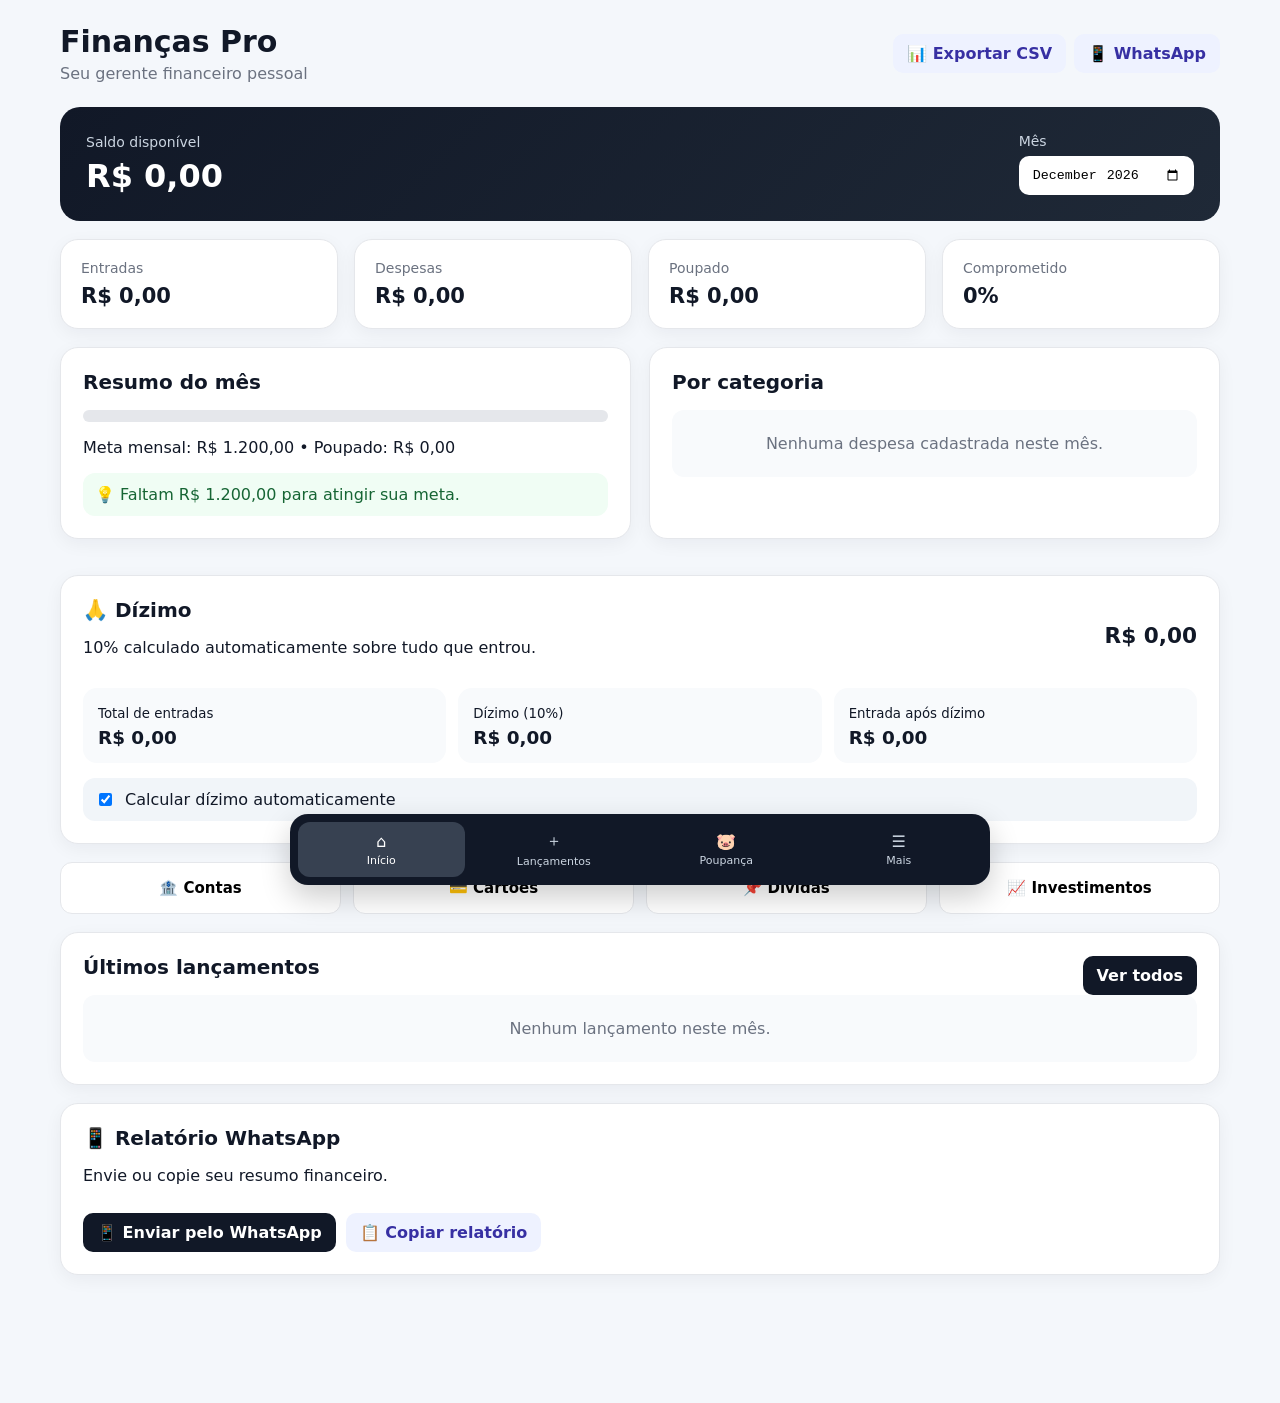
==== commit dfaac54f: "Update index.html" ====
--- a/index.html
+++ b/index.html
@@ -2,994 +2,984 @@
 <html lang="pt-BR">
 
 <head>
-<meta charset="utf-8">
-
-<meta
-  name="viewport"
-  content="width=device-width,initial-scale=1">
-
-<meta
-  name="theme-color"
-  content="#111827">
-
-<title>Finanças Pro</title>
-
-<link
-  rel="stylesheet"
-  href="styles.css">
+
+  <meta charset="utf-8">
+
+  <meta
+    name="viewport"
+    content="width=device-width, initial-scale=1"
+  >
+
+  <meta
+    name="theme-color"
+    content="#111827"
+  >
+
+  <meta
+    name="description"
+    content="Finanças Pro - Gerenciador financeiro pessoal"
+  >
+
+  <title>Finanças Pro</title>
+
+  <link
+    rel="stylesheet"
+    href="styles.css"
+  >
+
 </head>
 
 
 <body>
 
+
 <div class="app">
 
 
-<header>
-
-  <div>
-
-    <h1>Finanças Pro</h1>
-
-    <p>
-      Seu gerente financeiro pessoal
-    </p>
-
-  </div>
-
-
-  <div
-    style="
-      display:flex;
-      gap:8px;
-      flex-wrap:wrap;
-    "
-  >
-
-    <button
-      id="exportBtn"
-      class="ghost"
-      type="button"
-    >
-      📊 Exportar CSV
-    </button>
-
-
-    <button
-      type="button"
-      class="ghost"
-      onclick="FinancasWhatsApp.enviar()"
-    >
-      📱 WhatsApp
-    </button>
-
-  </div>
-
-</header>
-
-
-
-<main>
-
-
-<!-- =====================================================
-     DASHBOARD
-===================================================== -->
-
-<section
-  id="dashboard"
-  class="page active"
->
-
-
-  <!-- SALDO -->
-
-  <div class="hero">
+  <!-- =====================================================
+       CABEÇALHO
+  ====================================================== -->
+
+  <header>
 
     <div>
 
-      <span>
-        Saldo disponível
-      </span>
-
-      <strong id="saldo">
-        R$ 0,00
-      </strong>
+      <h1>
+        Finanças Pro
+      </h1>
+
+      <p>
+        Seu gerente financeiro pessoal
+      </p>
 
     </div>
-
-
-    <div>
-
-      <label>
-        Mês
-      </label>
-
-      <input
-        id="monthFilter"
-        type="month"
-      >
-
-    </div>
-
-  </div>
-
-
-
-  <!-- CARDS -->
-
-  <div class="cards">
-
-
-    <article>
-
-      <span>
-        Entradas
-      </span>
-
-      <b id="entradas">
-        R$ 0,00
-      </b>
-
-    </article>
-
-
-
-    <article>
-
-      <span>
-        Despesas
-      </span>
-
-      <b id="despesas">
-        R$ 0,00
-      </b>
-
-    </article>
-
-
-
-    <article>
-
-      <span>
-        Poupado
-      </span>
-
-      <b id="poupado">
-        R$ 0,00
-      </b>
-
-    </article>
-
-
-
-    <article>
-
-      <span>
-        Comprometido
-      </span>
-
-      <b id="comprometido">
-        0%
-      </b>
-
-    </article>
-
-
-  </div>
-
-
-
-  <!-- RESUMO -->
-
-  <div class="grid">
-
-
-    <div class="panel">
-
-      <h2>
-        Resumo do mês
-      </h2>
-
-
-      <div class="bar">
-
-        <i id="saveBar"></i>
-
-      </div>
-
-
-      <p id="saveText">
-        Meta de poupança:
-        R$ 1.200,00
-      </p>
-
-
-      <div
-        id="insight"
-        class="insight"
-      ></div>
-
-    </div>
-
-
-
-    <!-- CATEGORIAS -->
-
-    <div class="panel">
-
-      <h2>
-        Por categoria
-      </h2>
-
-      <div
-        id="categories"
-      ></div>
-
-    </div>
-
-
-  </div>
-
-
-
-  <!-- =================================================
-       DÍZIMO
-  ================================================== -->
-
-  <div
-    id="tithePanel"
-    class="panel"
-  >
-
-    <!-- O app.js preenche automaticamente -->
-
-  </div>
-
-
-
-  <!-- ATALHOS -->
-
-  <div class="quick-grid">
-
-
-    <button
-      type="button"
-      data-page="contas"
-    >
-      🏦 Contas
-    </button>
-
-
-    <button
-      type="button"
-      data-page="cartoes"
-    >
-      💳 Cartões
-    </button>
-
-
-    <button
-      type="button"
-      data-page="dividas"
-    >
-      📌 Dívidas
-    </button>
-
-
-    <button
-      type="button"
-      data-page="investimentos"
-    >
-      📈 Investimentos
-    </button>
-
-
-  </div>
-
-
-
-  <!-- ÚLTIMOS LANÇAMENTOS -->
-
-  <div class="panel">
-
-
-    <div class="panel-head">
-
-      <h2>
-        Últimos lançamentos
-      </h2>
-
-
-      <button
-        class="primary"
-        type="button"
-        data-page="lancamentos"
-      >
-        Ver todos
-      </button>
-
-    </div>
-
-
-    <div
-      id="recent"
-      class="list"
-    ></div>
-
-
-  </div>
-
-
-
-  <!-- =================================================
-       WHATSAPP
-  ================================================== -->
-
-  <div class="panel">
-
-
-    <div class="panel-head">
-
-      <div>
-
-        <h2>
-          📱 Relatório
-        </h2>
-
-        <p>
-          Envie seu resumo financeiro pelo WhatsApp.
-        </p>
-
-      </div>
-
-    </div>
-
 
 
     <div
       style="
         display:flex;
-        gap:10px;
+        gap:8px;
         flex-wrap:wrap;
-        margin-top:12px;
       "
     >
 
-
       <button
+        id="exportBtn"
+        class="ghost"
         type="button"
-        class="primary"
-        onclick="FinancasWhatsApp.enviar()"
       >
-        📱 Enviar pelo WhatsApp
+        📊 Exportar CSV
       </button>
 
 
       <button
+        id="whatsappTopBtn"
+        class="ghost"
         type="button"
-        class="ghost"
-        onclick="FinancasWhatsApp.copiar()"
       >
-        📋 Copiar relatório
+        📱 WhatsApp
       </button>
 
-
     </div>
 
-  </div>
-
-
-</section>
-
-
-
-<!-- =====================================================
-     LANÇAMENTOS
-===================================================== -->
-
-<section
-  id="lancamentos"
-  class="page"
->
-
-
-  <div class="panel">
-
-
-    <div class="panel-head">
-
-
-      <h2>
-        Lançamentos
-      </h2>
-
-
-      <div>
+  </header>
+
+
+
+  <!-- =====================================================
+       CONTEÚDO PRINCIPAL
+  ====================================================== -->
+
+  <main>
+
+
+    <!-- ===================================================
+         DASHBOARD
+    ==================================================== -->
+
+    <section
+      id="dashboard"
+      class="page active"
+    >
+
+
+      <!-- SALDO -->
+
+      <div class="hero">
+
+        <div>
+
+          <span>
+            Saldo disponível
+          </span>
+
+          <strong id="saldo">
+            R$ 0,00
+          </strong>
+
+        </div>
+
+
+        <div>
+
+          <label for="monthFilter">
+            Mês
+          </label>
+
+          <input
+            id="monthFilter"
+            type="month"
+          >
+
+        </div>
+
+      </div>
+
+
+
+      <!-- =================================================
+           CARDS
+      ================================================== -->
+
+      <div class="cards">
+
+
+        <article>
+
+          <span>
+            Entradas
+          </span>
+
+          <b id="entradas">
+            R$ 0,00
+          </b>
+
+        </article>
+
+
+        <article>
+
+          <span>
+            Despesas
+          </span>
+
+          <b id="despesas">
+            R$ 0,00
+          </b>
+
+        </article>
+
+
+        <article>
+
+          <span>
+            Poupado
+          </span>
+
+          <b id="poupado">
+            R$ 0,00
+          </b>
+
+        </article>
+
+
+        <article>
+
+          <span>
+            Comprometido
+          </span>
+
+          <b id="comprometido">
+            0%
+          </b>
+
+        </article>
+
+
+      </div>
+
+
+
+      <!-- =================================================
+           RESUMO
+      ================================================== -->
+
+      <div class="grid">
+
+
+        <div class="panel">
+
+          <h2>
+            Resumo do mês
+          </h2>
+
+
+          <div class="bar">
+
+            <i id="saveBar"></i>
+
+          </div>
+
+
+          <p id="saveText">
+            Meta mensal:
+            R$ 1.200,00
+            •
+            Poupado:
+            R$ 0,00
+          </p>
+
+
+          <div
+            id="insight"
+            class="insight"
+          ></div>
+
+        </div>
+
+
+
+        <!-- =================================================
+             CATEGORIAS
+        ================================================== -->
+
+        <div class="panel">
+
+          <h2>
+            Por categoria
+          </h2>
+
+
+          <div
+            id="categories"
+          ></div>
+
+        </div>
+
+
+      </div>
+
+
+
+      <!-- =================================================
+           DÍZIMO
+      ================================================== -->
+
+      <div
+        id="tithePanel"
+        class="panel"
+      ></div>
+
+
+
+      <!-- =================================================
+           ATALHOS
+      ================================================== -->
+
+      <div class="quick-grid">
+
+
+        <button
+          type="button"
+          data-page="contas"
+        >
+          🏦 Contas
+        </button>
+
+
+        <button
+          type="button"
+          data-page="cartoes"
+        >
+          💳 Cartões
+        </button>
+
+
+        <button
+          type="button"
+          data-page="dividas"
+        >
+          📌 Dívidas
+        </button>
+
+
+        <button
+          type="button"
+          data-page="investimentos"
+        >
+          📈 Investimentos
+        </button>
+
+
+      </div>
+
+
+
+      <!-- =================================================
+           ÚLTIMOS LANÇAMENTOS
+      ================================================== -->
+
+      <div class="panel">
+
+
+        <div class="panel-head">
+
+          <h2>
+            Últimos lançamentos
+          </h2>
+
+
+          <button
+            class="primary"
+            type="button"
+            data-page="lancamentos"
+          >
+            Ver todos
+          </button>
+
+        </div>
+
+
+        <div
+          id="recent"
+          class="list"
+        ></div>
+
+
+      </div>
+
+
+
+      <!-- =================================================
+           WHATSAPP
+      ================================================== -->
+
+      <div class="panel">
+
+
+        <div class="panel-head">
+
+          <div>
+
+            <h2>
+              📱 Relatório WhatsApp
+            </h2>
+
+            <p>
+              Envie ou copie seu resumo financeiro.
+            </p>
+
+          </div>
+
+        </div>
+
+
+        <div
+          style="
+            display:flex;
+            gap:10px;
+            flex-wrap:wrap;
+            margin-top:12px;
+          "
+        >
+
+          <button
+            id="whatsappSendBtn"
+            type="button"
+            class="primary"
+          >
+            📱 Enviar pelo WhatsApp
+          </button>
+
+
+          <button
+            id="whatsappCopyBtn"
+            type="button"
+            class="ghost"
+          >
+            📋 Copiar relatório
+          </button>
+
+        </div>
+
+
+      </div>
+
+
+    </section>
+
+
+
+    <!-- ===================================================
+         LANÇAMENTOS
+    ==================================================== -->
+
+    <section
+      id="lancamentos"
+      class="page"
+    >
+
+      <div class="panel">
+
+
+        <div class="panel-head">
+
+          <h2>
+            Lançamentos
+          </h2>
+
+
+          <div>
+
+            <button
+              class="primary"
+              type="button"
+              id="newEntry"
+            >
+              + Entrada
+            </button>
+
+
+            <button
+              class="danger"
+              type="button"
+              id="newExpense"
+            >
+              + Despesa
+            </button>
+
+          </div>
+
+        </div>
+
+
+        <div
+          id="allList"
+          class="list"
+        ></div>
+
+
+      </div>
+
+    </section>
+
+
+
+    <!-- ===================================================
+         POUPANÇA
+    ==================================================== -->
+
+    <section
+      id="poupanca"
+      class="page"
+    >
+
+      <div class="panel">
+
+
+        <h2>
+          🐷 Poupança
+        </h2>
+
+
+        <div class="goal">
+
+
+          <div>
+
+            <span>
+              Meta mensal
+            </span>
+
+            <strong>
+              R$ 1.200,00
+            </strong>
+
+          </div>
+
+
+          <div>
+
+            <span>
+              Acumulado
+            </span>
+
+            <strong id="savingTotal">
+              R$ 0,00
+            </strong>
+
+          </div>
+
+
+        </div>
+
+
+        <div class="bar big">
+
+          <i id="goalBar"></i>
+
+        </div>
+
+
+        <p id="goalPercent">
+          0% da meta atingida
+        </p>
 
 
         <button
           class="primary"
           type="button"
-          id="newEntry"
+          id="addSaving"
         >
-          + Entrada
+          + Registrar poupança
         </button>
 
 
-        <button
-          class="danger"
-          type="button"
-          id="newExpense"
-        >
-          + Despesa
-        </button>
-
-
-      </div>
-
-
-    </div>
-
-
-    <div
-      id="allList"
-      class="list"
-    ></div>
-
-
-  </div>
-
-
-</section>
-
-
-
-<!-- =====================================================
-     POUPANÇA
-===================================================== -->
-
-<section
-  id="poupanca"
-  class="page"
->
-
-
-  <div class="panel">
-
-
-    <h2>
-      Poupança
-    </h2>
-
-
-    <div class="goal">
-
-
-      <div>
-
-        <span>
-          Meta mensal
-        </span>
-
-        <strong>
-          R$ 1.200,00
-        </strong>
-
-      </div>
-
-
-      <div>
-
-        <span>
-          Acumulado
-        </span>
-
-        <strong id="savingTotal">
-          R$ 0,00
-        </strong>
-
-      </div>
-
-
-    </div>
-
-
-
-    <div class="bar big">
-
-      <i id="goalBar"></i>
-
-    </div>
-
-
-    <p id="goalPercent">
-      0% da meta atingida
-    </p>
+      </div>
+
+    </section>
+
+
+
+    <!-- ===================================================
+         METAS
+    ==================================================== -->
+
+    <section
+      id="metas"
+      class="page"
+    >
+
+      <div class="panel">
+
+
+        <div class="panel-head">
+
+          <h2>
+            🎯 Metas financeiras
+          </h2>
+
+
+          <button
+            class="primary"
+            type="button"
+            id="addGoal"
+          >
+            + Nova meta
+          </button>
+
+        </div>
+
+
+        <div
+          id="goals"
+          class="goal-list"
+        ></div>
+
+
+      </div>
+
+    </section>
+
+
+
+    <!-- ===================================================
+         CONTAS
+    ==================================================== -->
+
+    <section
+      id="contas"
+      class="page"
+    >
+
+      <div class="panel">
+
+
+        <div class="panel-head">
+
+          <h2>
+            🏦 Contas bancárias
+          </h2>
+
+
+          <button
+            class="primary"
+            type="button"
+            id="addAccount"
+          >
+            + Nova conta
+          </button>
+
+        </div>
+
+
+        <div
+          id="accounts"
+          class="entity-list"
+        ></div>
+
+
+      </div>
+
+    </section>
+
+
+
+    <!-- ===================================================
+         CARTÕES
+    ==================================================== -->
+
+    <section
+      id="cartoes"
+      class="page"
+    >
+
+      <div class="panel">
+
+
+        <div class="panel-head">
+
+          <h2>
+            💳 Cartões
+          </h2>
+
+
+          <button
+            class="primary"
+            type="button"
+            id="addCard"
+          >
+            + Novo cartão
+          </button>
+
+        </div>
+
+
+        <div
+          id="cardsList"
+          class="entity-list"
+        ></div>
+
+
+      </div>
+
+    </section>
+
+
+
+    <!-- ===================================================
+         DÍVIDAS
+    ==================================================== -->
+
+    <section
+      id="dividas"
+      class="page"
+    >
+
+      <div class="panel">
+
+
+        <div class="panel-head">
+
+          <h2>
+            📌 Dívidas
+          </h2>
+
+
+          <button
+            class="primary"
+            type="button"
+            id="addDebt"
+          >
+            + Nova dívida
+          </button>
+
+        </div>
+
+
+        <div
+          id="debtsList"
+          class="entity-list"
+        ></div>
+
+
+      </div>
+
+    </section>
+
+
+
+    <!-- ===================================================
+         INVESTIMENTOS
+    ==================================================== -->
+
+    <section
+      id="investimentos"
+      class="page"
+    >
+
+      <div class="panel">
+
+
+        <div class="panel-head">
+
+          <h2>
+            📈 Investimentos
+          </h2>
+
+
+          <button
+            class="primary"
+            type="button"
+            id="addInvestment"
+          >
+            + Novo investimento
+          </button>
+
+        </div>
+
+
+        <div
+          id="investmentsList"
+          class="entity-list"
+        ></div>
+
+
+      </div>
+
+    </section>
+
+
+
+    <!-- ===================================================
+         ORÇAMENTO
+    ==================================================== -->
+
+    <section
+      id="orcamento"
+      class="page"
+    >
+
+      <div class="panel">
+
+
+        <div class="panel-head">
+
+          <h2>
+            📊 Orçamento mensal
+          </h2>
+
+
+          <button
+            class="primary"
+            type="button"
+            id="setBudget"
+          >
+            + Definir orçamento
+          </button>
+
+        </div>
+
+
+        <div
+          id="budgetList"
+          class="entity-list"
+        ></div>
+
+
+      </div>
+
+    </section>
+
+
+
+    <!-- ===================================================
+         MAIS
+    ==================================================== -->
+
+    <section
+      id="mais"
+      class="page"
+    >
+
+      <div class="panel">
+
+
+        <h2>
+          Gerenciador financeiro
+        </h2>
+
+
+        <div class="menu-grid">
+
+
+          <button
+            type="button"
+            data-page="lancamentos"
+          >
+            💳 Lançamentos
+          </button>
+
+
+          <button
+            type="button"
+            data-page="poupanca"
+          >
+            🐷 Poupança
+          </button>
+
+
+          <button
+            type="button"
+            data-page="metas"
+          >
+            🎯 Metas
+          </button>
+
+
+          <button
+            type="button"
+            data-page="contas"
+          >
+            🏦 Contas
+          </button>
+
+
+          <button
+            type="button"
+            data-page="cartoes"
+          >
+            💳 Cartões
+          </button>
+
+
+          <button
+            type="button"
+            data-page="dividas"
+          >
+            📌 Dívidas
+          </button>
+
+
+          <button
+            type="button"
+            data-page="investimentos"
+          >
+            📈 Investimentos
+          </button>
+
+
+          <button
+            type="button"
+            data-page="orcamento"
+          >
+            📊 Orçamento
+          </button>
+
+
+          <button
+            type="button"
+            id="whatsappMoreBtn"
+          >
+            📱 Relatório WhatsApp
+          </button>
+
+
+          <button
+            type="button"
+            id="copyMoreBtn"
+          >
+            📋 Copiar relatório
+          </button>
+
+
+          <button
+            type="button"
+            id="clearBtn"
+          >
+            🗑️ Limpar dados
+          </button>
+
+
+        </div>
+
+
+      </div>
+
+    </section>
+
+
+  </main>
+
+
+
+  <!-- =====================================================
+       MENU INFERIOR
+  ====================================================== -->
+
+  <nav
+    aria-label="Navegação principal"
+  >
 
 
     <button
-      class="primary"
       type="button"
-      id="addSaving"
-    >
-      + Registrar poupança
+      data-page="dashboard"
+      class="selected"
+    >
+
+      ⌂
+
+      <span>
+        Início
+      </span>
+
     </button>
 
 
-  </div>
-
-
-</section>
-
-
-
-<!-- =====================================================
-     METAS
-===================================================== -->
-
-<section
-  id="metas"
-  class="page"
->
-
-
-  <div class="panel">
-
-
-    <div class="panel-head">
-
-
-      <h2>
-        Metas financeiras
-      </h2>
-
-
-      <button
-        class="primary"
-        type="button"
-        id="addGoal"
-      >
-        + Nova meta
-      </button>
-
-
-    </div>
-
-
-    <div
-      id="goals"
-      class="goal-list"
-    ></div>
-
-
-  </div>
-
-
-</section>
-
-
-
-<!-- =====================================================
-     CONTAS
-===================================================== -->
-
-<section
-  id="contas"
-  class="page"
->
-
-
-  <div class="panel">
-
-
-    <div class="panel-head">
-
-
-      <h2>
-        Contas bancárias
-      </h2>
-
-
-      <button
-        class="primary"
-        type="button"
-        id="addAccount"
-      >
-        + Nova conta
-      </button>
-
-
-    </div>
-
-
-    <div
-      id="accounts"
-      class="entity-list"
-    ></div>
-
-
-  </div>
-
-
-</section>
-
-
-
-<!-- =====================================================
-     CARTÕES
-===================================================== -->
-
-<section
-  id="cartoes"
-  class="page"
->
-
-
-  <div class="panel">
-
-
-    <div class="panel-head">
-
-
-      <h2>
-        Cartões
-      </h2>
-
-
-      <button
-        class="primary"
-        type="button"
-        id="addCard"
-      >
-        + Novo cartão
-      </button>
-
-
-    </div>
-
-
-    <div
-      id="cardsList"
-      class="entity-list"
-    ></div>
-
-
-  </div>
-
-
-</section>
-
-
-
-<!-- =====================================================
-     DÍVIDAS
-===================================================== -->
-
-<section
-  id="dividas"
-  class="page"
->
-
-
-  <div class="panel">
-
-
-    <div class="panel-head">
-
-
-      <h2>
-        Dívidas
-      </h2>
-
-
-      <button
-        class="primary"
-        type="button"
-        id="addDebt"
-      >
-        + Nova dívida
-      </button>
-
-
-    </div>
-
-
-    <div
-      id="debtsList"
-      class="entity-list"
-    ></div>
-
-
-  </div>
-
-
-</section>
-
-
-
-<!-- =====================================================
-     INVESTIMENTOS
-===================================================== -->
-
-<section
-  id="investimentos"
-  class="page"
->
-
-
-  <div class="panel">
-
-
-    <div class="panel-head">
-
-
-      <h2>
-        Investimentos
-      </h2>
-
-
-      <button
-        class="primary"
-        type="button"
-        id="addInvestment"
-      >
-        + Novo investimento
-      </button>
-
-
-    </div>
-
-
-    <div
-      id="investmentsList"
-      class="entity-list"
-    ></div>
-
-
-  </div>
-
-
-</section>
-
-
-
-<!-- =====================================================
-     ORÇAMENTO
-===================================================== -->
-
-<section
-  id="orcamento"
-  class="page"
->
-
-
-  <div class="panel">
-
-
-    <div class="panel-head">
-
-
-      <h2>
-        Orçamento mensal
-      </h2>
-
-
-      <button
-        class="primary"
-        type="button"
-        id="setBudget"
-      >
-        + Definir orçamento
-      </button>
-
-
-    </div>
-
-
-    <div
-      id="budgetList"
-      class="entity-list"
-    ></div>
-
-
-  </div>
-
-
-</section>
-
-
-
-<!-- =====================================================
-     MAIS
-===================================================== -->
-
-<section
-  id="mais"
-  class="page"
->
-
-
-  <div class="panel">
-
-
-    <h2>
-      Gerenciador financeiro
-    </h2>
-
-
-    <div class="menu-grid">
-
-
-      <button
-        type="button"
-        data-page="lancamentos"
-      >
-        💳 Lançamentos
-      </button>
-
-
-      <button
-        type="button"
-        data-page="poupanca"
-      >
-        🐷 Poupança
-      </button>
-
-
-      <button
-        type="button"
-        data-page="metas"
-      >
-        🎯 Metas
-      </button>
-
-
-      <button
-        type="button"
-        data-page="contas"
-      >
-        🏦 Contas
-      </button>
-
-
-      <button
-        type="button"
-        data-page="cartoes"
-      >
-        💳 Cartões
-      </button>
-
-
-      <button
-        type="button"
-        data-page="dividas"
-      >
-        📌 Dívidas
-      </button>
-
-
-      <button
-        type="button"
-        data-page="investimentos"
-      >
-        📈 Investimentos
-      </button>
-
-
-      <button
-        type="button"
-        data-page="orcamento"
-      >
-        📊 Orçamento
-      </button>
-
-
-      <button
-        type="button"
-        onclick="FinancasWhatsApp.enviar()"
-      >
-        📱 Relatório WhatsApp
-      </button>
-
-
-      <button
-        type="button"
-        onclick="FinancasWhatsApp.copiar()"
-      >
-        📋 Copiar relatório
-      </button>
-
-
-      <button
-        type="button"
-        id="clearBtn"
-      >
-        🗑️ Limpar dados
-      </button>
-
-
-    </div>
-
-
-  </div>
-
-
-</section>
-
-
-</main>
-
-
-
-<!-- =====================================================
-     MENU INFERIOR
-===================================================== -->
-
-<nav>
-
-
-  <button
-    type="button"
-    data-page="dashboard"
-    class="selected"
-  >
-
-    ⌂
-
-    <span>
-      Início
-    </span>
-
-  </button>
-
-
-
-  <button
-    type="button"
-    data-page="lancamentos"
-  >
-
-    ＋
-
-    <span>
-      Lançamentos
-    </span>
-
-  </button>
-
-
-
-  <button
-    type="button"
-    data-page="poupanca"
-  >
-
-    🐷
-
-    <span>
-      Poupança
-    </span>
-
-  </button>
-
-
-
-  <button
-    type="button"
-    data-page="mais"
-  >
-
-    ☰
-
-    <span>
-      Mais
-    </span>
-
-  </button>
-
-
-</nav>
+    <button
+      type="button"
+      data-page="lancamentos"
+    >
+
+      ＋
+
+      <span>
+        Lançamentos
+      </span>
+
+    </button>
+
+
+    <button
+      type="button"
+      data-page="poupanca"
+    >
+
+      🐷
+
+      <span>
+        Poupança
+      </span>
+
+    </button>
+
+
+    <button
+      type="button"
+      data-page="mais"
+    >
+
+      ☰
+
+      <span>
+        Mais
+      </span>
+
+    </button>
+
+
+  </nav>
 
 
 </div>
@@ -998,7 +988,7 @@
 
 <!-- =====================================================
      MODAL
-===================================================== -->
+====================================================== -->
 
 <div
   id="modal"
@@ -1020,6 +1010,7 @@
       <button
         type="button"
         id="closeModal"
+        aria-label="Fechar"
       >
         ×
       </button>
@@ -1049,12 +1040,35 @@
       ></div>
 
 
-      <button
-        type="submit"
-        class="primary full"
+
+      <div
+        style="
+          display:flex;
+          gap:10px;
+          margin-top:18px;
+          justify-content:flex-end;
+        "
       >
-        Salvar
-      </button>
+
+
+        <button
+          type="button"
+          class="ghost"
+          id="cancelModal"
+        >
+          Cancelar
+        </button>
+
+
+        <button
+          type="submit"
+          class="primary"
+        >
+          Salvar
+        </button>
+
+
+      </div>
 
 
     </form>
@@ -1068,15 +1082,255 @@
 
 
 <!-- =====================================================
-     JAVASCRIPT
-     
-     O ?v=20260813 força o navegador a carregar
-     a versão nova do código.
-===================================================== -->
-
-<script src="app.js?v=20260813-dizimo"></script>
-
-<script src="whatsapp.js?v=20260813"></script>
+     JAVASCRIPT PRINCIPAL
+====================================================== -->
+
+<script src="app.js"></script>
+
+
+<!-- =====================================================
+     WHATSAPP
+====================================================== -->
+
+<script src="whatsapp.js"></script>
+
+
+
+<!-- =====================================================
+     NAVEGAÇÃO E BOTÕES WHATSAPP
+====================================================== -->
+
+<script>
+
+(function () {
+
+
+  /* =====================================================
+     NAVEGAÇÃO
+  ====================================================== */
+
+  function abrir(page) {
+
+
+    document
+      .querySelectorAll(".page")
+      .forEach(function (pagina) {
+
+        pagina.classList.remove(
+          "active"
+        );
+
+      });
+
+
+    const destino =
+      document.getElementById(
+        page
+      );
+
+
+    if (!destino)
+      return;
+
+
+    destino.classList.add(
+      "active"
+    );
+
+
+    document
+      .querySelectorAll(
+        "nav button[data-page]"
+      )
+      .forEach(function (botao) {
+
+        botao.classList.toggle(
+          "selected",
+          botao.dataset.page === page
+        );
+
+      });
+
+
+    window.scrollTo({
+      top: 0,
+      behavior: "smooth"
+    });
+
+
+  }
+
+
+  window.abrirPagina =
+    abrir;
+
+
+
+  /* =====================================================
+     BOTÕES DE NAVEGAÇÃO
+  ====================================================== */
+
+  document
+    .querySelectorAll(
+      "button[data-page]"
+    )
+    .forEach(function (botao) {
+
+
+      botao.addEventListener(
+        "click",
+        function (event) {
+
+
+          event.preventDefault();
+
+          event.stopPropagation();
+
+
+          abrir(
+            botao.dataset.page
+          );
+
+
+        }
+      );
+
+
+    });
+
+
+
+  /* =====================================================
+     WHATSAPP
+  ====================================================== */
+
+  function enviarWhatsApp() {
+
+
+    if (
+      window.FinancasWhatsApp &&
+      typeof
+        window.FinancasWhatsApp.enviar ===
+        "function"
+    ) {
+
+
+      window.FinancasWhatsApp.enviar();
+
+
+    } else {
+
+
+      alert(
+        "WhatsApp ainda não foi carregado. Atualize a página."
+      );
+
+
+    }
+
+
+  }
+
+
+
+  function copiarWhatsApp() {
+
+
+    if (
+      window.FinancasWhatsApp &&
+      typeof
+        window.FinancasWhatsApp.copiar ===
+        "function"
+    ) {
+
+
+      window.FinancasWhatsApp.copiar();
+
+
+    } else {
+
+
+      alert(
+        "Relatório ainda não foi carregado. Atualize a página."
+      );
+
+
+    }
+
+
+  }
+
+
+
+  /* =====================================================
+     WHATSAPP - CABEÇALHO
+  ====================================================== */
+
+  document
+    .getElementById(
+      "whatsappTopBtn"
+    )
+    ?.addEventListener(
+      "click",
+      enviarWhatsApp
+    );
+
+
+
+  /* =====================================================
+     WHATSAPP - DASHBOARD
+  ====================================================== */
+
+  document
+    .getElementById(
+      "whatsappSendBtn"
+    )
+    ?.addEventListener(
+      "click",
+      enviarWhatsApp
+    );
+
+
+
+  document
+    .getElementById(
+      "whatsappCopyBtn"
+    )
+    ?.addEventListener(
+      "click",
+      copiarWhatsApp
+    );
+
+
+
+  /* =====================================================
+     WHATSAPP - MENU MAIS
+  ====================================================== */
+
+  document
+    .getElementById(
+      "whatsappMoreBtn"
+    )
+    ?.addEventListener(
+      "click",
+      enviarWhatsApp
+    );
+
+
+
+  document
+    .getElementById(
+      "copyMoreBtn"
+    )
+    ?.addEventListener(
+      "click",
+      copiarWhatsApp
+    );
+
+
+})();
+
+</script>
 
 
 </body>
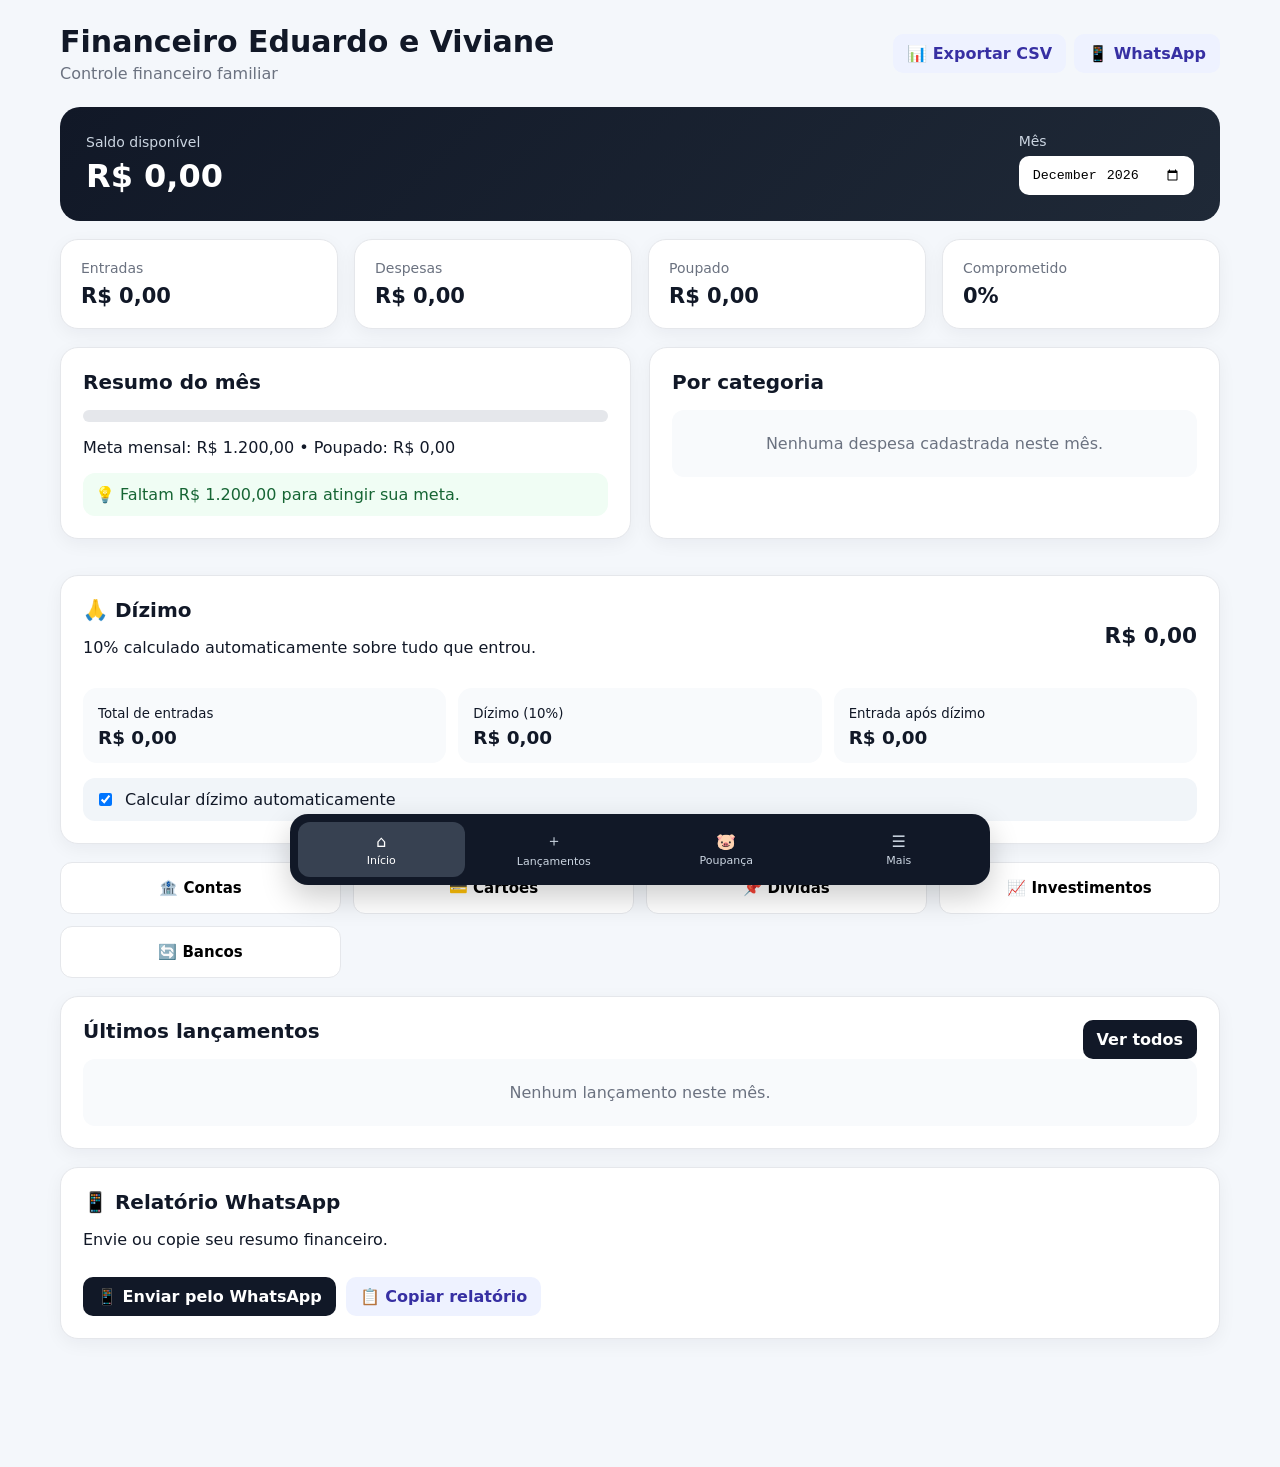
==== commit 14a467eb: "Update index.html" ====
--- a/index.html
+++ b/index.html
@@ -17,10 +17,10 @@
 
   <meta
     name="description"
-    content="Finanças Pro - Gerenciador financeiro pessoal"
+    content="Financeiro Eduardo e Viviane - Gerenciador financeiro pessoal"
   >
 
-  <title>Finanças Pro</title>
+  <title>Financeiro Eduardo e Viviane</title>
 
   <link
     rel="stylesheet"
@@ -45,11 +45,11 @@
     <div>
 
       <h1>
-        Finanças Pro
+        Financeiro Eduardo e Viviane
       </h1>
 
       <p>
-        Seu gerente financeiro pessoal
+        Controle financeiro familiar
       </p>
 
     </div>
@@ -87,7 +87,7 @@
 
 
   <!-- =====================================================
-       CONTEÚDO PRINCIPAL
+       CONTEÚDO
   ====================================================== -->
 
   <main>
@@ -137,9 +137,7 @@
 
 
 
-      <!-- =================================================
-           CARDS
-      ================================================== -->
+      <!-- CARDS -->
 
       <div class="cards">
 
@@ -200,9 +198,7 @@
 
 
 
-      <!-- =================================================
-           RESUMO
-      ================================================== -->
+      <!-- RESUMO -->
 
       <div class="grid">
 
@@ -239,9 +235,7 @@
 
 
 
-        <!-- =================================================
-             CATEGORIAS
-        ================================================== -->
+        <!-- CATEGORIAS -->
 
         <div class="panel">
 
@@ -261,9 +255,7 @@
 
 
 
-      <!-- =================================================
-           DÍZIMO
-      ================================================== -->
+      <!-- DÍZIMO -->
 
       <div
         id="tithePanel"
@@ -272,9 +264,7 @@
 
 
 
-      <!-- =================================================
-           ATALHOS
-      ================================================== -->
+      <!-- ATALHOS -->
 
       <div class="quick-grid">
 
@@ -311,13 +301,19 @@
         </button>
 
 
+        <button
+          type="button"
+          data-page="openfinance"
+        >
+          🔄 Bancos
+        </button>
+
+
       </div>
 
 
 
-      <!-- =================================================
-           ÚLTIMOS LANÇAMENTOS
-      ================================================== -->
+      <!-- ÚLTIMOS LANÇAMENTOS -->
 
       <div class="panel">
 
@@ -350,9 +346,7 @@
 
 
 
-      <!-- =================================================
-           WHATSAPP
-      ================================================== -->
+      <!-- WHATSAPP -->
 
       <div class="panel">
 
@@ -794,6 +788,402 @@
 
 
     <!-- ===================================================
+         OPEN FINANCE
+    ==================================================== -->
+
+    <section
+      id="openfinance"
+      class="page"
+    >
+
+      <div class="panel">
+
+
+        <div class="panel-head">
+
+          <div>
+
+            <h2>
+              🏦 Bancos e cartões
+            </h2>
+
+            <p>
+              Financeiro Eduardo e Viviane
+            </p>
+
+          </div>
+
+          <span
+            style="
+              padding:7px 12px;
+              border-radius:20px;
+              background:#ecfdf5;
+              color:#047857;
+              font-size:.8rem;
+              font-weight:700;
+            "
+          >
+            Open Finance
+          </span>
+
+        </div>
+
+
+
+        <!-- USUÁRIOS -->
+
+        <div class="cards">
+
+
+          <article>
+
+            <span>
+              👤 Usuário
+            </span>
+
+            <b>
+              Eduardo
+            </b>
+
+            <small>
+              eduardoalbertonsantos@gmail.com
+            </small>
+
+          </article>
+
+
+          <article>
+
+            <span>
+              👤 Usuária
+            </span>
+
+            <b>
+              Viviane
+            </b>
+
+            <small>
+              vivicarvalho21@hotmail.com
+            </small>
+
+          </article>
+
+
+        </div>
+
+
+
+        <!-- BANCOS -->
+
+        <h3
+          style="
+            margin-top:25px;
+          "
+        >
+          🏦 Bancos
+        </h3>
+
+
+        <div
+          class="entity-list"
+          id="openFinanceBanks"
+        >
+
+
+          <div class="entity-card">
+
+            <div>
+
+              <strong>
+                Nubank
+              </strong>
+
+              <span>
+                Conta bancária
+              </span>
+
+            </div>
+
+            <span
+              class="status"
+              style="
+                color:#b45309;
+              "
+            >
+              Aguardando conexão
+            </span>
+
+          </div>
+
+
+          <div class="entity-card">
+
+            <div>
+
+              <strong>
+                Banco do Brasil
+              </strong>
+
+              <span>
+                Conta bancária
+              </span>
+
+            </div>
+
+            <span
+              class="status"
+              style="
+                color:#b45309;
+              "
+            >
+              Aguardando conexão
+            </span>
+
+          </div>
+
+
+          <div class="entity-card">
+
+            <div>
+
+              <strong>
+                Santander
+              </strong>
+
+              <span>
+                Conta bancária
+              </span>
+
+            </div>
+
+            <span
+              class="status"
+              style="
+                color:#b45309;
+              "
+            >
+              Aguardando conexão
+            </span>
+
+          </div>
+
+
+        </div>
+
+
+
+        <!-- CARTÕES -->
+
+        <h3
+          style="
+            margin-top:25px;
+          "
+        >
+          💳 Cartões
+        </h3>
+
+
+        <div
+          class="entity-list"
+        >
+
+
+          <div class="entity-card">
+
+            <div>
+
+              <strong>
+                Nubank
+              </strong>
+
+              <span>
+                Cartão de crédito
+              </span>
+
+            </div>
+
+            <span
+              class="status"
+              style="
+                color:#b45309;
+              "
+            >
+              Aguardando conexão
+            </span>
+
+          </div>
+
+
+          <div class="entity-card">
+
+            <div>
+
+              <strong>
+                Banco do Brasil
+              </strong>
+
+              <span>
+                Cartão de crédito
+              </span>
+
+            </div>
+
+            <span
+              class="status"
+              style="
+                color:#b45309;
+              "
+            >
+              Aguardando conexão
+            </span>
+
+          </div>
+
+
+          <div class="entity-card">
+
+            <div>
+
+              <strong>
+                Santander
+              </strong>
+
+              <span>
+                Cartão de crédito
+              </span>
+
+            </div>
+
+            <span
+              class="status"
+              style="
+                color:#b45309;
+              "
+            >
+              Aguardando conexão
+            </span>
+
+          </div>
+
+
+        </div>
+
+
+
+        <!-- SALDO CONSOLIDADO -->
+
+        <div
+          style="
+            margin-top:25px;
+            padding:20px;
+            border-radius:16px;
+            background:#f8fafc;
+          "
+        >
+
+          <h3>
+            💰 Saldo consolidado
+          </h3>
+
+          <strong
+            id="openFinanceBalance"
+            style="
+              display:block;
+              font-size:1.8rem;
+              margin-top:10px;
+            "
+          >
+            R$ 0,00
+          </strong>
+
+          <p
+            id="openFinanceStatus"
+          >
+            Nenhuma conta bancária conectada.
+          </p>
+
+        </div>
+
+
+
+        <!-- CONECTAR -->
+
+        <div
+          style="
+            margin-top:15px;
+            padding:20px;
+            border-radius:16px;
+            background:#f8fafc;
+          "
+        >
+
+          <h3>
+            🔐 Conectar banco
+          </h3>
+
+          <p>
+            A conexão será feita através do Open Finance,
+            sem armazenar sua senha bancária no aplicativo.
+          </p>
+
+
+          <button
+            type="button"
+            class="primary"
+            id="connectOpenFinanceBtn"
+          >
+            🏦 Conectar banco
+          </button>
+
+
+          <button
+            type="button"
+            class="ghost"
+            id="syncOpenFinanceBtn"
+            style="
+              margin-left:8px;
+            "
+          >
+            🔄 Sincronizar
+          </button>
+
+
+        </div>
+
+
+
+        <!-- AVISO -->
+
+        <div
+          style="
+            margin-top:15px;
+            padding:15px;
+            border-radius:14px;
+            background:#fff7ed;
+            color:#9a3412;
+          "
+        >
+
+          <strong>
+            ℹ️ Status da integração
+          </strong>
+
+          <p>
+            A estrutura do aplicativo está preparada.
+            A conexão com contas reais depende da liberação
+            da integração de dados reais pela Pluggy.
+          </p>
+
+        </div>
+
+
+      </div>
+
+    </section>
+
+
+
+    <!-- ===================================================
          MAIS
     ==================================================== -->
 
@@ -806,7 +1196,7 @@
 
 
         <h2>
-          Gerenciador financeiro
+          Financeiro Eduardo e Viviane
         </h2>
 
 
@@ -850,6 +1240,14 @@
             data-page="cartoes"
           >
             💳 Cartões
+          </button>
+
+
+          <button
+            type="button"
+            data-page="openfinance"
+          >
+            🔄 Bancos e cartões
           </button>
 
 
@@ -987,101 +1385,6 @@
 
 
 <!-- =====================================================
-     MODAL
-====================================================== -->
-
-<div
-  id="modal"
-  class="modal hidden"
->
-
-
-  <div class="modal-box">
-
-
-    <div class="panel-head">
-
-
-      <h2 id="modalTitle">
-        Novo registro
-      </h2>
-
-
-      <button
-        type="button"
-        id="closeModal"
-        aria-label="Fechar"
-      >
-        ×
-      </button>
-
-
-    </div>
-
-
-
-    <form id="form">
-
-
-      <input
-        type="hidden"
-        id="formKind"
-      >
-
-
-      <input
-        type="hidden"
-        id="type"
-      >
-
-
-      <div
-        id="dynamicFields"
-      ></div>
-
-
-
-      <div
-        style="
-          display:flex;
-          gap:10px;
-          margin-top:18px;
-          justify-content:flex-end;
-        "
-      >
-
-
-        <button
-          type="button"
-          class="ghost"
-          id="cancelModal"
-        >
-          Cancelar
-        </button>
-
-
-        <button
-          type="submit"
-          class="primary"
-        >
-          Salvar
-        </button>
-
-
-      </div>
-
-
-    </form>
-
-
-  </div>
-
-
-</div>
-
-
-
-<!-- =====================================================
      JAVASCRIPT PRINCIPAL
 ====================================================== -->
 
@@ -1089,243 +1392,195 @@
 
 
 <!-- =====================================================
-     WHATSAPP
+     OPEN FINANCE - CONTROLE DA INTERFACE
 ====================================================== -->
 
-<script src="whatsapp.js"></script>
-
-
-
-<!-- =====================================================
-     NAVEGAÇÃO E BOTÕES WHATSAPP
-====================================================== -->
-
 <script>
 
 (function () {
 
-
-  /* =====================================================
-     NAVEGAÇÃO
-  ====================================================== */
-
-  function abrir(page) {
-
-
-    document
-      .querySelectorAll(".page")
-      .forEach(function (pagina) {
-
-        pagina.classList.remove(
-          "active"
+  "use strict";
+
+
+  /*
+   * =====================================================
+   * NOME DO APLICATIVO
+   * =====================================================
+   */
+
+  document.title =
+    "Financeiro Eduardo e Viviane";
+
+
+
+  /*
+   * =====================================================
+   * BOTÃO CONECTAR OPEN FINANCE
+   *
+   * IMPORTANTE:
+   * Não colocar CLIENT_SECRET aqui.
+   * O token deverá vir do backend.
+   * =====================================================
+   */
+
+  const connectButton =
+    document.getElementById(
+      "connectOpenFinanceBtn"
+    );
+
+
+  if (connectButton) {
+
+    connectButton.addEventListener(
+      "click",
+      function () {
+
+        const status =
+          document.getElementById(
+            "openFinanceStatus"
+          );
+
+
+        if (status) {
+
+          status.textContent =
+            "🔐 A conexão bancária será iniciada pelo Open Finance quando a integração real estiver liberada.";
+
+        }
+
+
+        alert(
+          "A estrutura do Open Finance já está preparada.\n\n" +
+          "A próxima etapa é ligar o Connect Token da Pluggy ao aplicativo."
         );
 
+      }
+    );
+
+  }
+
+
+
+  /*
+   * =====================================================
+   * BOTÃO SINCRONIZAR
+   * =====================================================
+   */
+
+  const syncButton =
+    document.getElementById(
+      "syncOpenFinanceBtn"
+    );
+
+
+  if (syncButton) {
+
+    syncButton.addEventListener(
+      "click",
+      function () {
+
+        const status =
+          document.getElementById(
+            "openFinanceStatus"
+          );
+
+
+        if (status) {
+
+          status.textContent =
+            "🔄 Sincronização aguardando conexão bancária.";
+
+        }
+
+
+        alert(
+          "Nenhuma conta bancária está conectada ainda."
+        );
+
+      }
+    );
+
+  }
+
+
+
+  /*
+   * =====================================================
+   * SALDO CONSOLIDADO INICIAL
+   * =====================================================
+   */
+
+  const balance =
+    document.getElementById(
+      "openFinanceBalance"
+    );
+
+
+  if (balance) {
+
+    balance.textContent =
+      "R$ 0,00";
+
+  }
+
+
+
+  /*
+   * =====================================================
+   * GARANTE QUE OPEN FINANCE POSSA SER ABERTO
+   * =====================================================
+   */
+
+  document.addEventListener(
+    "click",
+    function (event) {
+
+      const button =
+        event.target.closest(
+          "[data-page='openfinance']"
+        );
+
+
+      if (!button)
+        return;
+
+
+      const page =
+        document.getElementById(
+          "openfinance"
+        );
+
+
+      if (!page)
+        return;
+
+
+      document
+        .querySelectorAll(
+          ".page"
+        )
+        .forEach(function (item) {
+
+          item.classList.remove(
+            "active"
+          );
+
+        });
+
+
+      page.classList.add(
+        "active"
+      );
+
+
+      window.scrollTo({
+        top: 0,
+        behavior: "smooth"
       });
 
 
-    const destino =
-      document.getElementById(
-        page
-      );
-
-
-    if (!destino)
-      return;
-
-
-    destino.classList.add(
-      "active"
-    );
-
-
-    document
-      .querySelectorAll(
-        "nav button[data-page]"
-      )
-      .forEach(function (botao) {
-
-        botao.classList.toggle(
-          "selected",
-          botao.dataset.page === page
-        );
-
-      });
-
-
-    window.scrollTo({
-      top: 0,
-      behavior: "smooth"
-    });
-
-
-  }
-
-
-  window.abrirPagina =
-    abrir;
-
-
-
-  /* =====================================================
-     BOTÕES DE NAVEGAÇÃO
-  ====================================================== */
-
-  document
-    .querySelectorAll(
-      "button[data-page]"
-    )
-    .forEach(function (botao) {
-
-
-      botao.addEventListener(
-        "click",
-        function (event) {
-
-
-          event.preventDefault();
-
-          event.stopPropagation();
-
-
-          abrir(
-            botao.dataset.page
-          );
-
-
-        }
-      );
-
-
-    });
-
-
-
-  /* =====================================================
-     WHATSAPP
-  ====================================================== */
-
-  function enviarWhatsApp() {
-
-
-    if (
-      window.FinancasWhatsApp &&
-      typeof
-        window.FinancasWhatsApp.enviar ===
-        "function"
-    ) {
-
-
-      window.FinancasWhatsApp.enviar();
-
-
-    } else {
-
-
-      alert(
-        "WhatsApp ainda não foi carregado. Atualize a página."
-      );
-
-
     }
-
-
-  }
-
-
-
-  function copiarWhatsApp() {
-
-
-    if (
-      window.FinancasWhatsApp &&
-      typeof
-        window.FinancasWhatsApp.copiar ===
-        "function"
-    ) {
-
-
-      window.FinancasWhatsApp.copiar();
-
-
-    } else {
-
-
-      alert(
-        "Relatório ainda não foi carregado. Atualize a página."
-      );
-
-
-    }
-
-
-  }
-
-
-
-  /* =====================================================
-     WHATSAPP - CABEÇALHO
-  ====================================================== */
-
-  document
-    .getElementById(
-      "whatsappTopBtn"
-    )
-    ?.addEventListener(
-      "click",
-      enviarWhatsApp
-    );
-
-
-
-  /* =====================================================
-     WHATSAPP - DASHBOARD
-  ====================================================== */
-
-  document
-    .getElementById(
-      "whatsappSendBtn"
-    )
-    ?.addEventListener(
-      "click",
-      enviarWhatsApp
-    );
-
-
-
-  document
-    .getElementById(
-      "whatsappCopyBtn"
-    )
-    ?.addEventListener(
-      "click",
-      copiarWhatsApp
-    );
-
-
-
-  /* =====================================================
-     WHATSAPP - MENU MAIS
-  ====================================================== */
-
-  document
-    .getElementById(
-      "whatsappMoreBtn"
-    )
-    ?.addEventListener(
-      "click",
-      enviarWhatsApp
-    );
-
-
-
-  document
-    .getElementById(
-      "copyMoreBtn"
-    )
-    ?.addEventListener(
-      "click",
-      copiarWhatsApp
-    );
+  );
 
 
 })();
